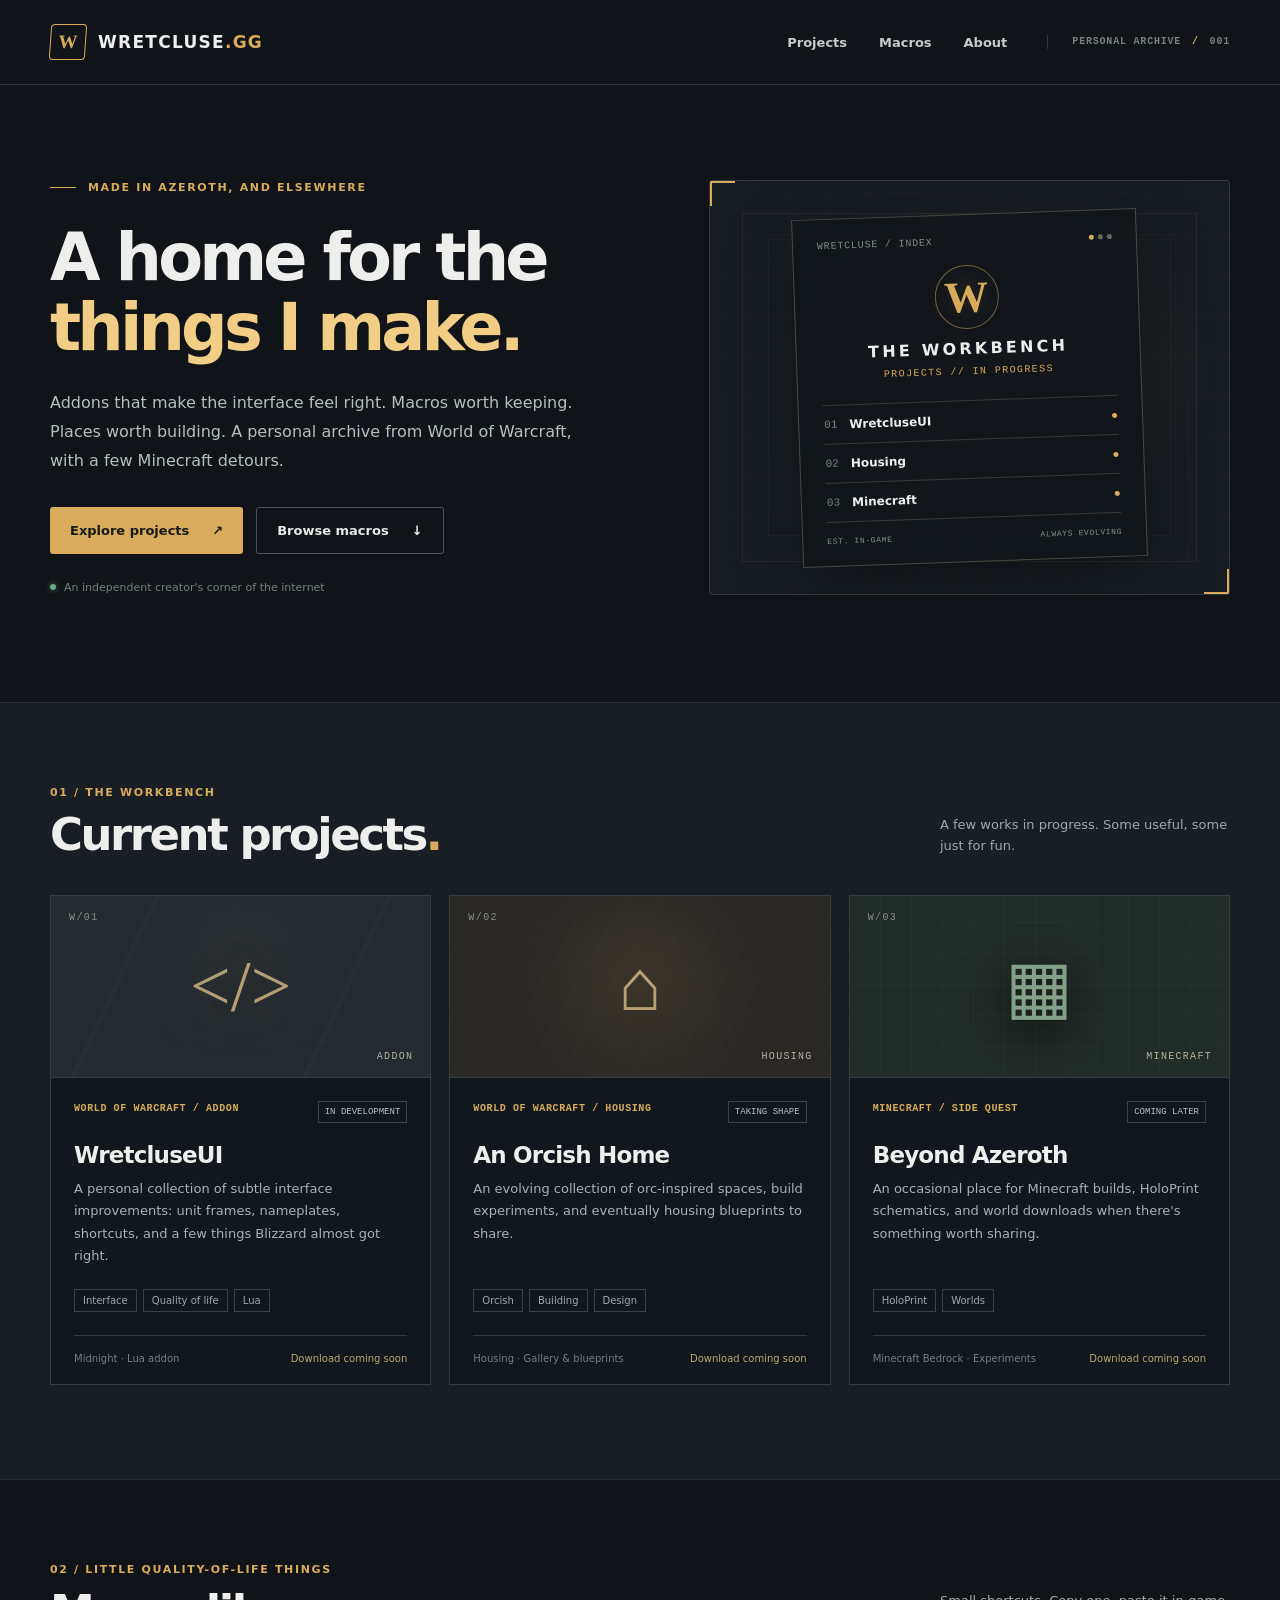
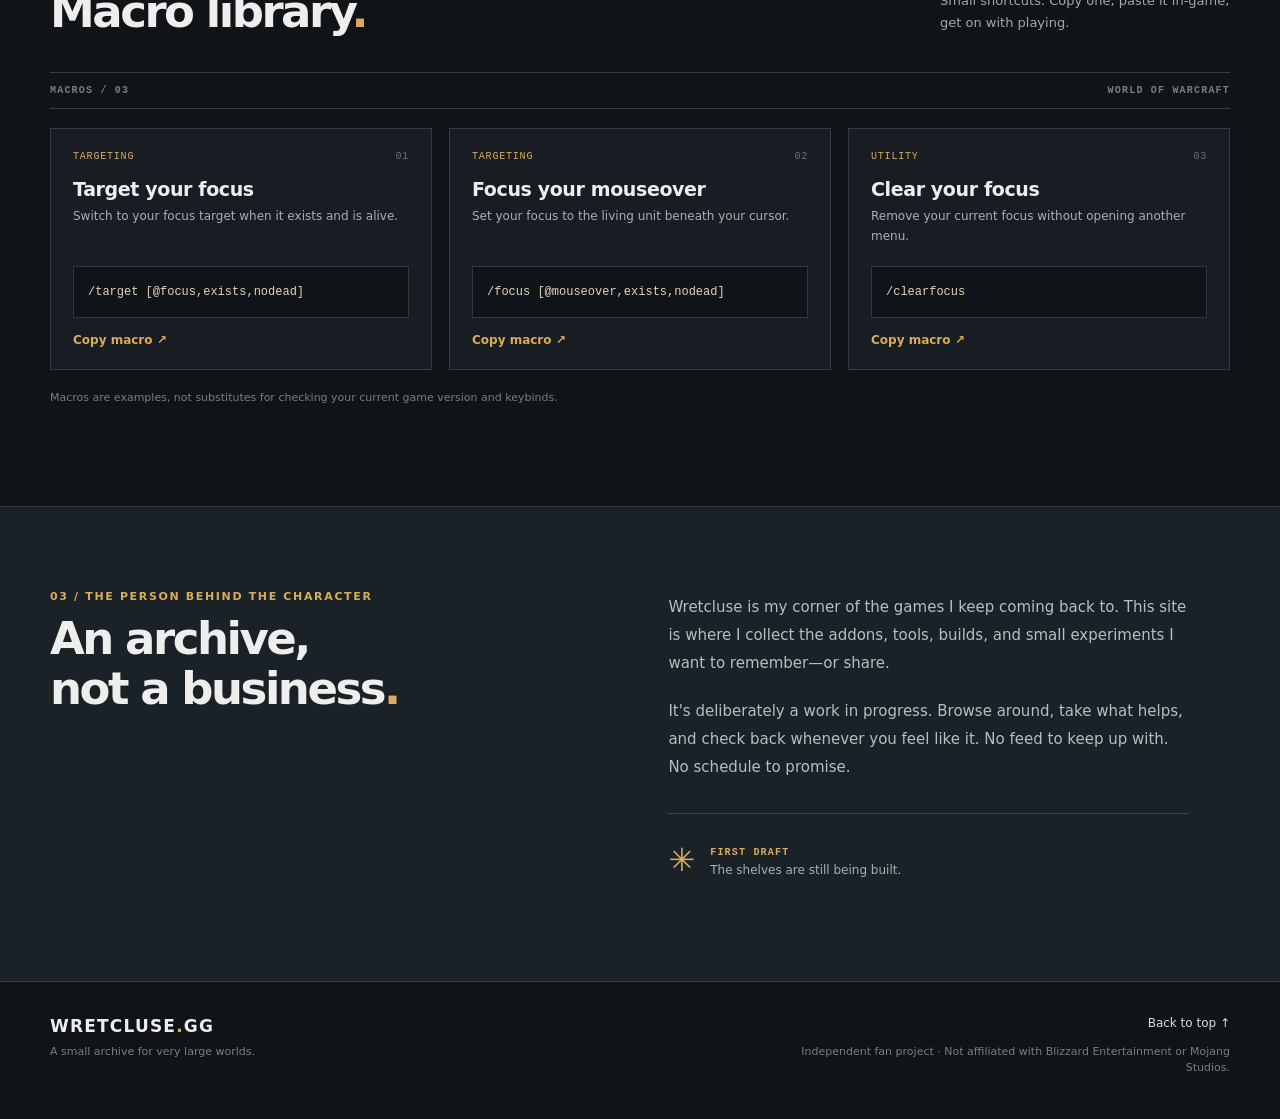
==== index.html @ 4a1d5c75 "Add files via upload" ====
<!doctype html>
<html lang="en">
<head>
  <meta charset="utf-8">
  <meta name="viewport" content="width=device-width, initial-scale=1">
  <meta name="theme-color" content="#101419">
  <meta name="description" content="Wretcluse's personal archive of World of Warcraft addons, macros, housing creations, and Minecraft projects.">
  <title>Wretcluse — Projects &amp; Downloads</title>
  <link rel="icon" type="image/svg+xml" href="favicon.svg">
  <link rel="stylesheet" href="styles.css">
  <script src="content.js" defer></script>
  <script src="site.js" defer></script>
</head>
<body>
  <a class="skip-link" href="#main">Skip to content</a>
  <header class="site-header">
    <div class="wrap header-inner">
      <a class="brand" href="#top" aria-label="Wretcluse — home">
        <span class="brand-mark" aria-hidden="true">W</span>
        <span class="brand-wordmark">WRETCLUSE<span class="brand-dot">.</span><span class="brand-domain">GG</span></span>
      </a>
      <nav class="nav" aria-label="Main navigation">
        <a href="#projects">Projects</a>
        <a href="#macros">Macros</a>
        <a href="#about">About</a>
      </nav>
      <span class="edition">PERSONAL ARCHIVE <span class="edition-accent">/</span> 001</span>
    </div>
  </header>

  <main id="main">
    <section id="top" class="hero wrap" aria-labelledby="hero-heading">
      <div class="hero-copy">
        <div class="eyebrow"><span class="eyebrow-rule"></span> MADE IN AZEROTH, AND ELSEWHERE</div>
        <h1 id="hero-heading">A home for the<br><em>things I make.</em></h1>
        <p class="hero-description">Addons that make the interface feel right. Macros worth keeping. Places worth building. A personal archive from World of Warcraft, with a few Minecraft detours.</p>
        <div class="hero-actions">
          <a href="#projects" class="button button-primary">Explore projects <span aria-hidden="true">↗</span></a>
          <a href="#macros" class="button button-ghost">Browse macros <span aria-hidden="true">↓</span></a>
        </div>
        <div class="hero-meta"><span class="live-dot" aria-hidden="true"></span> An independent creator's corner of the internet</div>
      </div>
      <div class="hero-art" aria-label="Stylized interface illustration showing a selection of Wretcluse projects">
        <div class="art-runes" aria-hidden="true"></div>
        <div class="hero-panel">
          <div class="panel-topline"><span>WRETCLUSE / INDEX</span><span class="panel-signal"><span></span><span></span><span></span></span></div>
          <div class="panel-glyph" aria-hidden="true">W</div>
          <div class="panel-heading">THE WORKBENCH</div>
          <div class="panel-subheading">PROJECTS // IN PROGRESS</div>
          <div class="panel-entry"><span class="entry-number">01</span><span>WretcluseUI</span><span class="entry-dot" aria-hidden="true"></span></div>
          <div class="panel-entry"><span class="entry-number">02</span><span>Housing</span><span class="entry-dot" aria-hidden="true"></span></div>
          <div class="panel-entry"><span class="entry-number">03</span><span>Minecraft</span><span class="entry-dot" aria-hidden="true"></span></div>
          <div class="panel-bottomline"><span>EST. IN-GAME</span><span>ALWAYS EVOLVING</span></div>
        </div>
        <span class="art-corner art-corner-tl" aria-hidden="true"></span>
        <span class="art-corner art-corner-br" aria-hidden="true"></span>
      </div>
    </section>

    <section id="projects" class="section section-projects" aria-labelledby="projects-heading">
      <div class="wrap">
        <div class="section-head">
          <div><div class="section-kicker">01 / THE WORKBENCH</div><h2 id="projects-heading">Current projects<span class="gold-period">.</span></h2></div>
          <p>A few works in progress. Some useful, some just for fun.</p>
        </div>
        <div id="projects-list" class="project-grid"><p class="empty-message">Loading projects…</p></div>
      </div>
    </section>

    <section id="macros" class="section section-macros" aria-labelledby="macros-heading">
      <div class="wrap">
        <div class="section-head">
          <div><div class="section-kicker">02 / LITTLE QUALITY-OF-LIFE THINGS</div><h2 id="macros-heading">Macro library<span class="gold-period">.</span></h2></div>
          <p>Small shortcuts. Copy one, paste it in-game, get on with playing.</p>
        </div>
        <div class="macro-toolbar"><span id="macro-count">MACROS / —</span><span>WORLD OF WARCRAFT</span></div>
        <div id="macros-list" class="macro-grid"><p class="empty-message">Loading macros…</p></div>
        <p class="small-note">Macros are examples, not substitutes for checking your current game version and keybinds.</p>
      </div>
    </section>

    <section id="about" class="section section-about" aria-labelledby="about-heading">
      <div class="wrap about-grid">
        <div>
          <div class="section-kicker">03 / THE PERSON BEHIND THE CHARACTER</div>
          <h2 id="about-heading">An archive,<br>not a business<span class="gold-period">.</span></h2>
        </div>
        <div class="about-copy">
          <p>Wretcluse is my corner of the games I keep coming back to. This site is where I collect the addons, tools, builds, and small experiments I want to remember—or share.</p>
          <p>It's deliberately a work in progress. Browse around, take what helps, and check back whenever you feel like it. No feed to keep up with. No schedule to promise.</p>
          <div class="about-status"><span class="star" aria-hidden="true">✳</span><span><strong>FIRST DRAFT</strong><br>The shelves are still being built.</span></div>
        </div>
      </div>
    </section>
  </main>

  <footer class="site-footer">
    <div class="wrap footer-inner">
      <div><span class="footer-brand">WRETCLUSE<span class="gold-period">.</span>GG</span><div class="footer-sub">A small archive for very large worlds.</div></div>
      <div class="footer-right"><a href="#top">Back to top ↑</a><span>Independent fan project · Not affiliated with Blizzard Entertainment or Mojang Studios.</span></div>
    </div>
  </footer>
  <div id="copy-announcement" class="sr-only" role="status" aria-live="polite"></div>
</body>
</html>
---- styles.css ----
:root {
  color-scheme: dark;
  --bg: #101419;
  --bg-soft: #141a20;
  --panel: #1b2228;
  --line: #30373b;
  --text: #eeefed;
  --muted: #a0a9a9;
  --dim: #748080;
  --gold: #d8ac5a;
  --gold-soft: #f1cd86;
  --font: 'Segoe UI', Inter, system-ui, -apple-system, BlinkMacSystemFont, Arial, sans-serif;
}
* { box-sizing: border-box; }
html { scroll-behavior: smooth; scroll-padding-top: 88px; }
body { margin: 0; min-width: 320px; background: var(--bg); color: var(--text); font-family: var(--font); font-size: 15px; -webkit-font-smoothing: antialiased; }
a { color: inherit; text-decoration: none; }
button { font: inherit; }
a:focus-visible, button:focus-visible { outline: 2px solid var(--gold-soft); outline-offset: 4px; }
.wrap { width: min(1180px, calc(100% - 80px)); margin: 0 auto; }
.skip-link { position: absolute; transform: translateY(-180%); z-index: 100; background: var(--gold); color: #111; padding: 10px; }
.skip-link:focus { transform: translateY(0); }
.site-header { min-height: 84px; border-bottom: 1px solid #2b3136; background: rgba(16,20,25,.97); }
.header-inner { min-height: 84px; display: flex; align-items: center; gap: 40px; }
.brand { display: inline-flex; gap: 12px; align-items: center; }
.brand-mark { width: 36px; height: 36px; display: grid; place-items: center; border: 1px solid var(--gold); border-radius: 4px; color: var(--gold); font: 900 19px Georgia,serif; transform: skew(-4deg); }
.brand-wordmark { letter-spacing: .075em; font-size: 17px; font-weight: 850; white-space: nowrap; }
.brand-dot, .gold-period { color: var(--gold); }
.brand-domain { color: var(--gold); }
.nav { display: flex; gap: 32px; margin-left: auto; }
.nav a { color: #c5cbcb; font-size: 13px; font-weight: 600; }
.nav a:hover, .footer-right a:hover { color: var(--gold-soft); }
.edition { border-left: 1px solid var(--line); padding-left: 24px; font: 600 10px/1.4 Consolas,'Courier New',monospace; color: var(--dim); letter-spacing: .08em; white-space: nowrap; }
.edition-accent { color: var(--gold); margin: 0 4px; }
.hero { display: grid; grid-template-columns: 1.08fr .92fr; gap: 48px; padding-top: 95px; padding-bottom: 107px; min-height: 610px; }
.hero-copy { align-self: center; }
.eyebrow, .section-kicker { font-size: 11px; font-weight: 750; letter-spacing: .15em; color: var(--gold); }
.eyebrow { display: flex; align-items: center; gap: 12px; }
.eyebrow-rule { display: block; height: 1px; width: 26px; background: var(--gold); }
.hero h1 { font-size: clamp(46px, 5.1vw, 73px); line-height: 1.075; letter-spacing: -.059em; font-weight: 780; margin: 28px 0 25px; }
.hero h1 em { font-style: normal; color: var(--gold-soft); }
.hero-description { max-width: 540px; color: #b4bfc0; font-size: 16px; line-height: 1.84; margin: 0; }
.hero-actions { display: flex; flex-wrap: wrap; gap: 13px; margin-top: 31px; }
.button { display: inline-flex; align-items: center; justify-content: center; gap: 23px; padding: 15px 20px; border-radius: 3px; font-weight: 760; font-size: 13px; transition: transform .15s ease, background .15s ease; }
.button:hover { transform: translateY(-2px); }
.button-primary { background: var(--gold); color: #18191a; }
.button-primary:hover { background: #f2cb7e; }
.button-ghost { border: 1px solid #4b5356; color: #e7e8e6; }
.button-ghost:hover { background: #252c31; }
.hero-meta { display: flex; align-items: center; gap: 8px; color: var(--dim); margin-top: 27px; font-size: 11px; }
.live-dot { background: #6caa83; box-shadow: 0 0 0 3px rgba(108,170,131,.1); border-radius: 50%; width: 6px; height: 6px; }
.hero-art { position: relative; border: 1px solid #30383a; border-radius: 3px; min-height: 415px; background: radial-gradient(ellipse at 55% 45%,rgba(123,100,57,.18),transparent 55%), repeating-linear-gradient(0deg,transparent,transparent 38px,rgba(238,220,173,.023) 39px,transparent 40px), repeating-linear-gradient(90deg,transparent,transparent 38px,rgba(238,220,173,.023) 39px,transparent 40px), #171d23; display: grid; place-items: center; overflow: hidden; }
.art-runes { position: absolute; inset: 32px; border: 1px solid rgba(216,172,90,.09); pointer-events: none; }
.art-runes:after { content: ''; position: absolute; inset: 25px; border: 1px solid rgba(216,172,90,.045); }
.art-corner { position: absolute; width: 25px; height: 25px; pointer-events: none; }
.art-corner-tl { top: 0; left: 0; border-top: 2px solid var(--gold); border-left: 2px solid var(--gold); }
.art-corner-br { bottom: 0; right: 0; border-bottom: 2px solid var(--gold); border-right: 2px solid var(--gold); }
.hero-panel { position: relative; z-index: 1; width: min(345px, 82%); background: rgba(17,22,27,.94); border: 1px solid #4a4840; box-shadow: 0 22px 65px rgba(0,0,0,.38); padding: 21px 24px 20px; transform: rotate(-2deg); }
.panel-topline, .panel-bottomline { display: flex; justify-content: space-between; align-items: center; color: #858e8e; font: 10px Consolas,monospace; letter-spacing: .08em; }
.panel-signal { display: flex; gap: 4px; }.panel-signal span { width: 5px; height: 5px; border-radius: 50%; background: #69695d; }.panel-signal span:first-child { background: var(--gold); }
.panel-glyph { margin: 18px auto 6px; height: 64px; width: 64px; border: 1px solid rgba(216,172,90,.5); border-radius: 50%; color: var(--gold); display: grid; place-items: center; font: bold 44px Georgia,serif; text-shadow: 0 0 22px #93672444; }
.panel-heading { text-align: center; font-size: 16px; font-weight: 850; letter-spacing: .2em; margin-top: 10px; }
.panel-subheading { text-align: center; color: var(--gold); font: 10px Consolas,monospace; letter-spacing: .14em; margin: 8px 0 23px; }
.panel-entry { border-top: 1px solid #34383a; display: flex; gap: 12px; padding: 12px 1px; align-items: center; font-size: 12px; font-weight: 670; }
.entry-number { color: #768282; font: 11px Consolas,monospace; }.entry-dot { margin-left: auto; height: 5px; width: 5px; border-radius: 50%; background: var(--gold); }
.panel-bottomline { border-top: 1px solid #34383a; padding-top: 14px; font-size: 8px; }
.section { padding: 83px 0 94px; }
.section-projects { background: #181e23; border-top: 1px solid #252c30; border-bottom: 1px solid #252c30; }
.section-head { display: flex; align-items: end; justify-content: space-between; gap: 32px; margin-bottom: 35px; }
.section-head h2, .about-grid h2 { font-size: clamp(35px,4vw,45px); line-height: 1.12; letter-spacing: -.055em; margin: 11px 0 0; }
.section-head p { width: 290px; max-width: 100%; color: var(--muted); line-height: 1.65; margin: 0 0 4px; font-size: 13px; }
.project-grid { display: grid; grid-template-columns: repeat(3,minmax(0,1fr)); gap: 18px; }
.project-card { background: #11171c; border: 1px solid #353c3e; min-width: 0; display: flex; flex-direction: column; }
.project-visual { position: relative; min-height: 182px; display: flex; align-items: center; justify-content: center; overflow: hidden; background-color: #232a30; background-image: radial-gradient(circle at 50% 40%, #51504235, transparent 52%), linear-gradient(115deg, transparent 22%, #ada1710c 23%, transparent 24%, transparent 72%, #ada1710c 73%, transparent 74%); border-bottom: 1px solid #353c3e; }
.project-housing .project-visual { background-color: #292825; background-image: repeating-linear-gradient(120deg, transparent, transparent 29px, #cdb27609 30px, transparent 31px),radial-gradient(circle at 50% 50%, #93744934, transparent 56%); }
.project-minecraft .project-visual { background-color: #212b28; background-image: repeating-linear-gradient(0deg, transparent,transparent 30px,#7fba8314 31px),repeating-linear-gradient(90deg, transparent,transparent 30px,#7fba8314 31px); }
.visual-index { position: absolute; left: 18px; top: 16px; color: #b7b9aa; opacity: .7; font: 10px Consolas,monospace; letter-spacing: .14em; }
.visual-symbol { color: #e1c58b; font-family: Georgia,serif; font-size: 72px; opacity: .75; text-shadow: 0 12px 45px #000; }
.project-minecraft .visual-symbol { color: #a4c9a9; }
.visual-type { position: absolute; bottom: 15px; right: 17px; font: 10px Consolas,monospace; letter-spacing: .13em; color: #b6b19e; text-transform: uppercase; }
.project-body { padding: 23px 23px 20px; flex: 1; display: flex; flex-direction: column; }
.project-topline { display: flex; gap: 8px; align-items: start; justify-content: space-between; }
.project-category { font: bold 10px Consolas,monospace; line-height: 1.5; color: var(--gold); letter-spacing: .06em; }
.project-status { color: #b6c1be; border: 1px solid #394541; padding: 5px 6px; white-space: nowrap; text-transform: uppercase; font: 9px Consolas,monospace; }
.project-body h3 { font-size: 23px; margin: 19px 0 10px; letter-spacing: -.035em; }
.project-description { font-size: 13px; color: #a9b2b3; line-height: 1.7; margin: 0 0 22px; }
.tags { display: flex; gap: 6px; flex-wrap: wrap; margin-top: auto; margin-bottom: 23px; }.tag { border: 1px solid #3a4144; color: #9ca9ab; padding: 5px 8px; font-size: 10px; }
.project-bottom { border-top: 1px solid #333a3c; padding-top: 17px; display: flex; flex-wrap: wrap; justify-content: space-between; gap: 10px; align-items: center; }
.project-detail { font-size: 10px; color: var(--dim); }
.project-coming { font-size: 10px; color: #bda773; }
.project-download { font-size: 11px; font-weight: bold; color: var(--gold-soft); }.project-download:hover { text-decoration: underline; }
.section-macros { padding-bottom: 100px; }
.macro-toolbar { display: flex; justify-content: space-between; border-top: 1px solid #384043; border-bottom: 1px solid #384043; padding: 12px 0; margin-bottom: 19px; font: bold 10px Consolas,monospace; letter-spacing: .12em; color: var(--dim); }
.macro-grid { display: grid; grid-template-columns: repeat(3,minmax(0,1fr)); gap: 17px; }
.macro-card { min-width: 0; background: #171d22; border: 1px solid #343c3f; padding: 22px; display: flex; flex-direction: column; }
.macro-card-top { display: flex; justify-content: space-between; font: 10px Consolas,monospace; color: var(--gold); letter-spacing: .08em; }
.macro-number { color: #677173; }
.macro-card h3 { font-size: 19px; margin: 16px 0 7px; letter-spacing: -.02em; }
.macro-description { color: #a8b0b0; font-size: 12px; line-height: 1.65; margin: 0 0 19px; min-height: 40px; }
.macro-codebox { padding: 14px; background: #0f1419; border: 1px solid #30393b; color: #e3d4b3; margin-top: auto; overflow-x: auto; }
.macro-codebox code { font: 12px/1.7 Consolas,'Courier New',monospace; white-space: pre-wrap; overflow-wrap: anywhere; }
.copy-button { align-self: start; border: 0; background: none; color: var(--gold); padding: 15px 0 0; cursor: pointer; font-weight: 750; font-size: 12px; }.copy-button:hover { color: var(--gold-soft); }
.small-note { font-size: 11px; color: var(--dim); margin: 20px 0 0; line-height: 1.5; }
.section-about { border-top: 1px solid #303738; background: #1b2227; }
.about-grid { display: grid; grid-template-columns: .96fr 1.04fr; gap: 100px; }
.about-copy { padding-top: 4px; max-width: 520px; }.about-copy p { color: #b6bebe; font-size: 15px; line-height: 1.86; margin: 0 0 20px; }
.about-status { margin-top: 32px; padding-top: 21px; border-top: 1px solid #3c4446; display: flex; gap: 15px; align-items: center; color: #a6b0af; font-size: 12px; line-height: 1.6; }.about-status strong { color: var(--gold); font: bold 10px Consolas,monospace; letter-spacing: .12em; }.star { color: var(--gold); font-size: 32px; }
.site-footer { border-top: 1px solid #363e3f; padding: 34px 0 42px; }
.footer-inner { display: flex; justify-content: space-between; align-items: start; gap: 32px; }
.footer-brand { font-size: 17px; letter-spacing: .07em; font-weight: 850; }.footer-sub { color: var(--dim); font-size: 11px; margin-top: 9px; }
.footer-right { text-align: right; display: grid; gap: 14px; justify-items: end; max-width: 450px; }
.footer-right a { color: #ddd; font-size: 12px; }.footer-right span { color: var(--dim); font-size: 11px; line-height: 1.5; }
.empty-message { color: var(--muted); }
.sr-only { position: absolute; width: 1px; height: 1px; padding: 0; margin: -1px; overflow: hidden; clip: rect(0,0,0,0); white-space: nowrap; border: 0; }
@media (max-width: 1100px) { .wrap { width: min(100% - 48px, 1180px); } .hero { gap: 26px; }.edition { display: none; } .project-grid { gap: 12px; }.project-body { padding: 19px; } }
@media (max-width: 820px) { .hero { grid-template-columns: 1fr; padding-top: 64px; padding-bottom: 70px; }.hero-description { max-width: 640px; }.hero-art { min-height: 350px; }.project-grid { grid-template-columns: repeat(2,minmax(0,1fr)); }.macro-grid { grid-template-columns: repeat(2,minmax(0,1fr)); }.about-grid { gap: 36px; }.section { padding-top: 65px; padding-bottom: 70px; } }
@media (max-width: 600px) { .wrap { width: calc(100% - 38px); }.site-header { min-height: auto; }.header-inner { min-height: 76px; gap: 15px; flex-wrap: wrap; padding: 14px 0; }.brand-wordmark { font-size: 15px; }.brand-mark { height: 33px; width: 33px; }.nav { width: 100%; justify-content: space-between; border-top: 1px solid #283034; padding-top: 13px; gap: 13px; }.nav a { font-size: 12px; }.hero { padding-top: 48px; gap: 32px; }.hero h1 { font-size: clamp(44px, 10vw, 58px); margin-top: 22px; }.hero-description { font-size: 14px; }.hero-art { min-height: 330px; }.hero-panel { transform: none; }.section-head { display: block; }.section-head p { margin-top: 13px; width: auto; }.project-grid,.macro-grid,.about-grid { grid-template-columns: 1fr; }.project-visual { min-height: 158px; }.macro-description { min-height: 0; }.about-grid { gap: 20px; }.footer-inner { display: block; }.footer-right { margin-top: 30px; text-align: left; justify-items: start; } }
@media (prefers-reduced-motion: reduce) { html { scroll-behavior: auto; } .button { transition: none; } }
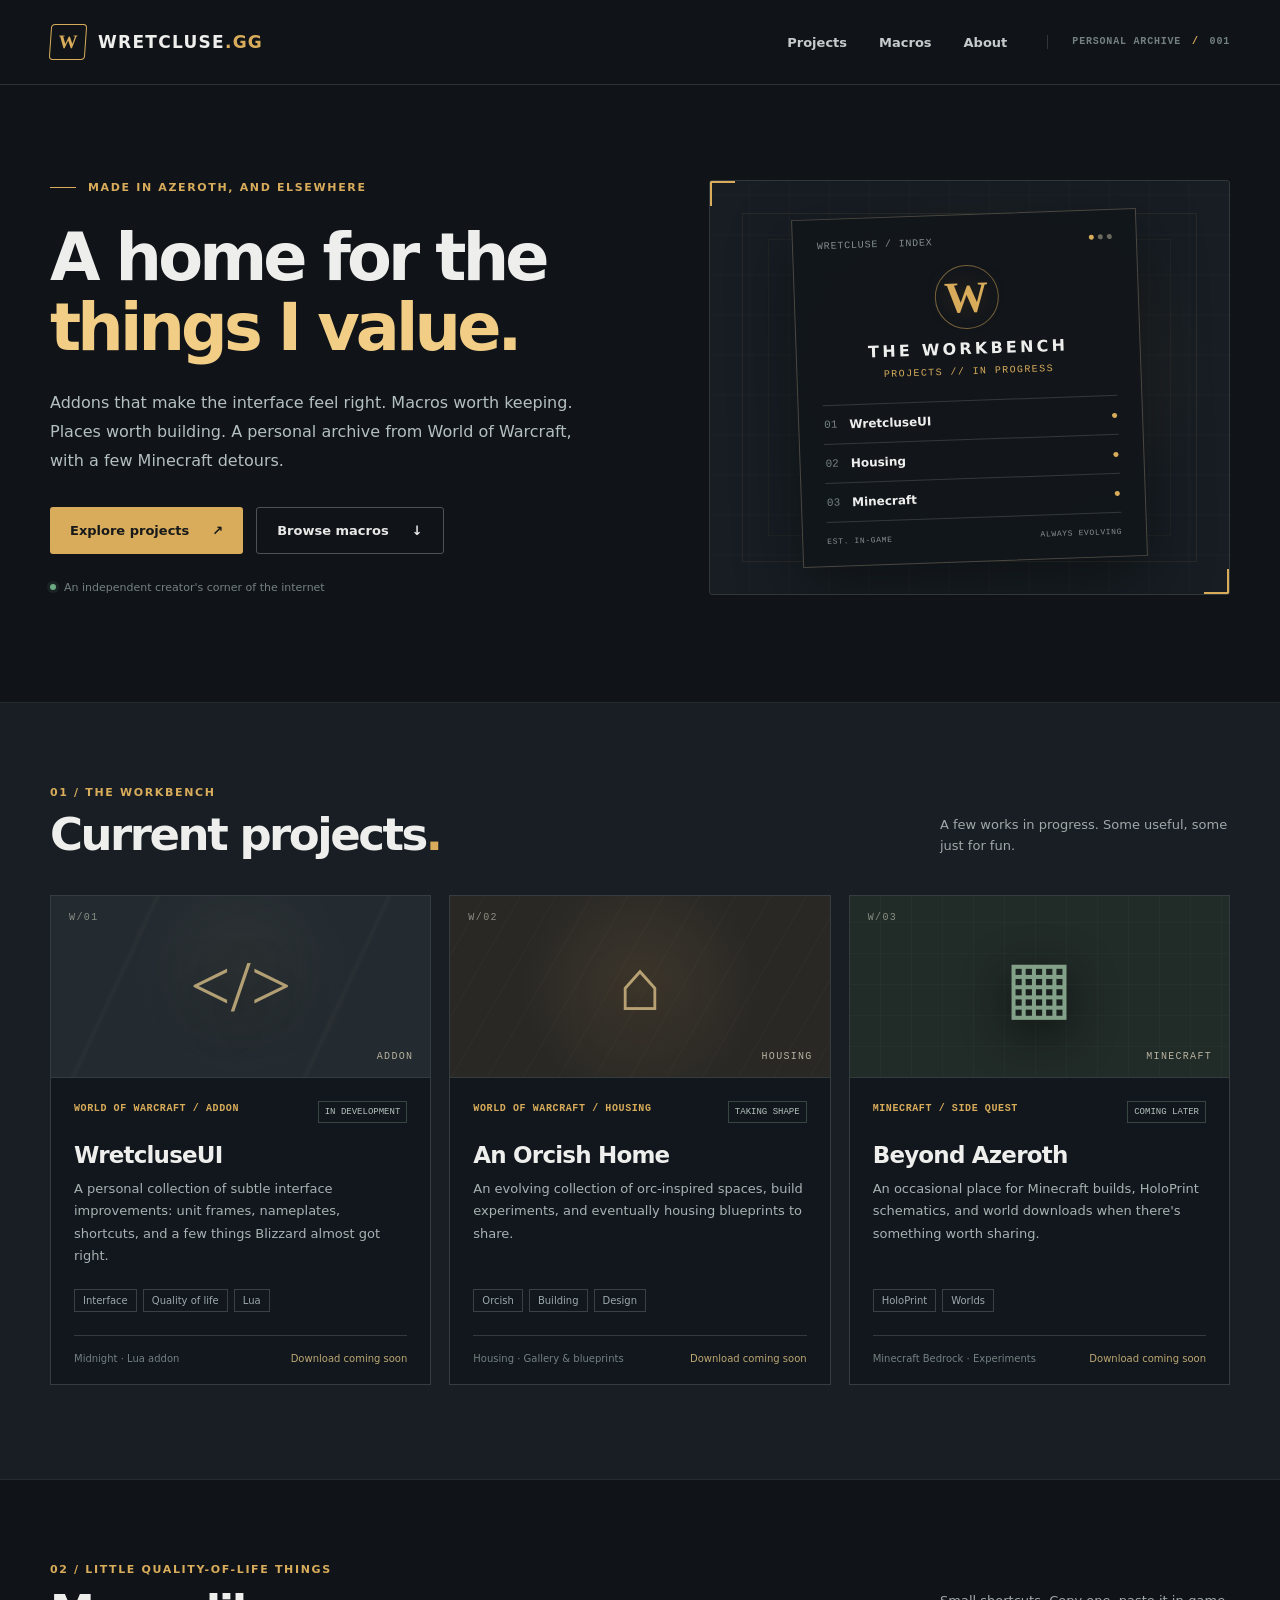
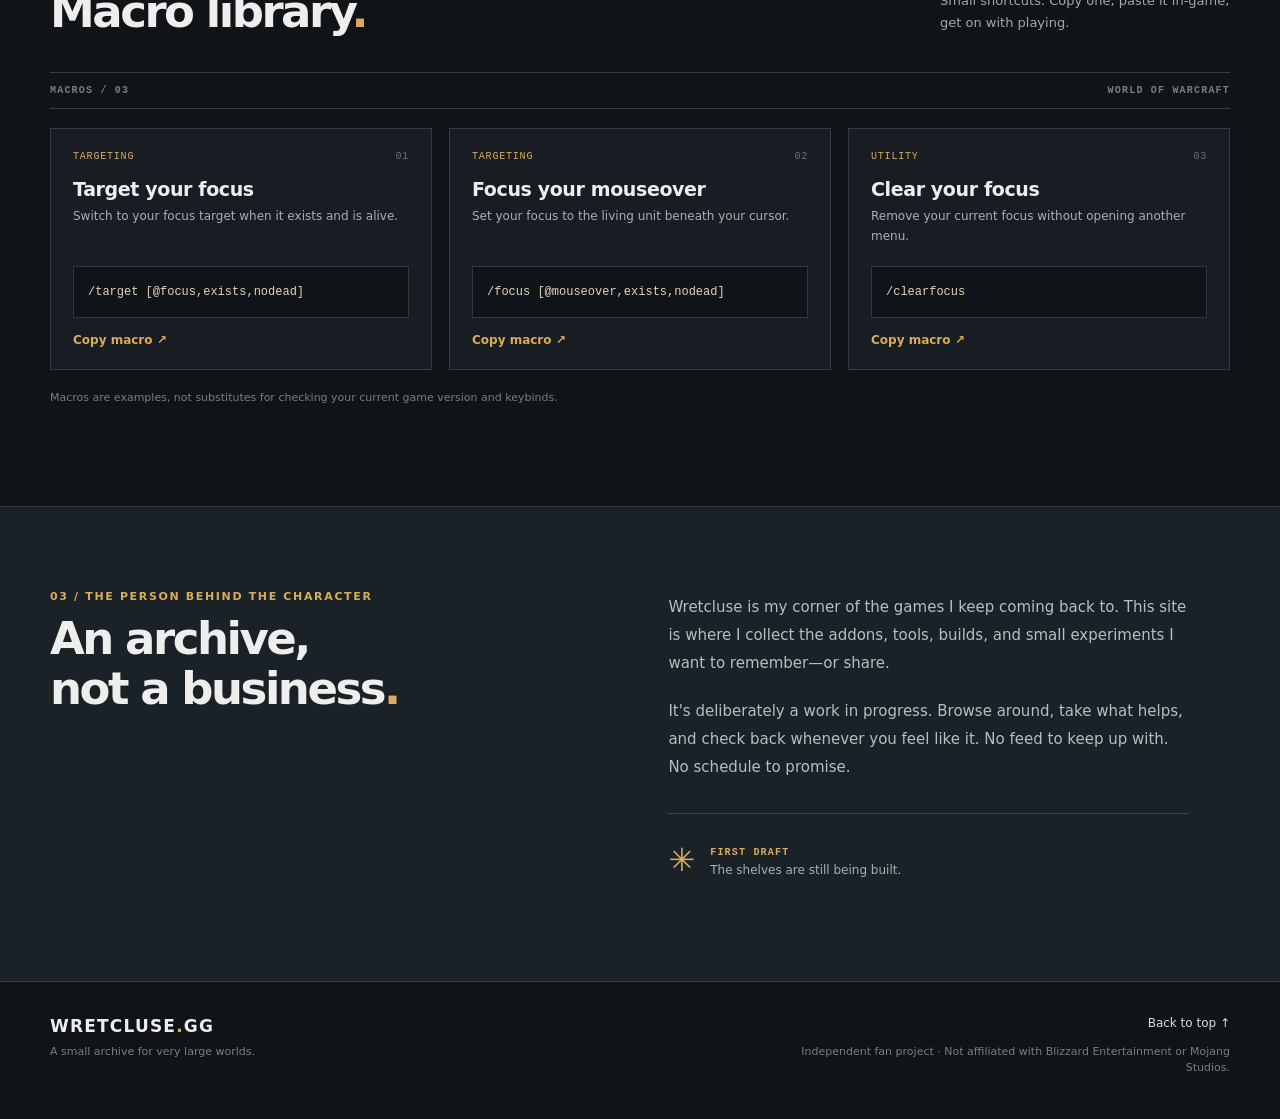
==== commit 358a4277: "Update index.html" ====
--- a/index.html
+++ b/index.html
@@ -32,7 +32,7 @@
     <section id="top" class="hero wrap" aria-labelledby="hero-heading">
       <div class="hero-copy">
         <div class="eyebrow"><span class="eyebrow-rule"></span> MADE IN AZEROTH, AND ELSEWHERE</div>
-        <h1 id="hero-heading">A home for the<br><em>things I make.</em></h1>
+        <h1 id="hero-heading">A home for the<br><em>things I value.</em></h1>
         <p class="hero-description">Addons that make the interface feel right. Macros worth keeping. Places worth building. A personal archive from World of Warcraft, with a few Minecraft detours.</p>
         <div class="hero-actions">
           <a href="#projects" class="button button-primary">Explore projects <span aria-hidden="true">↗</span></a>
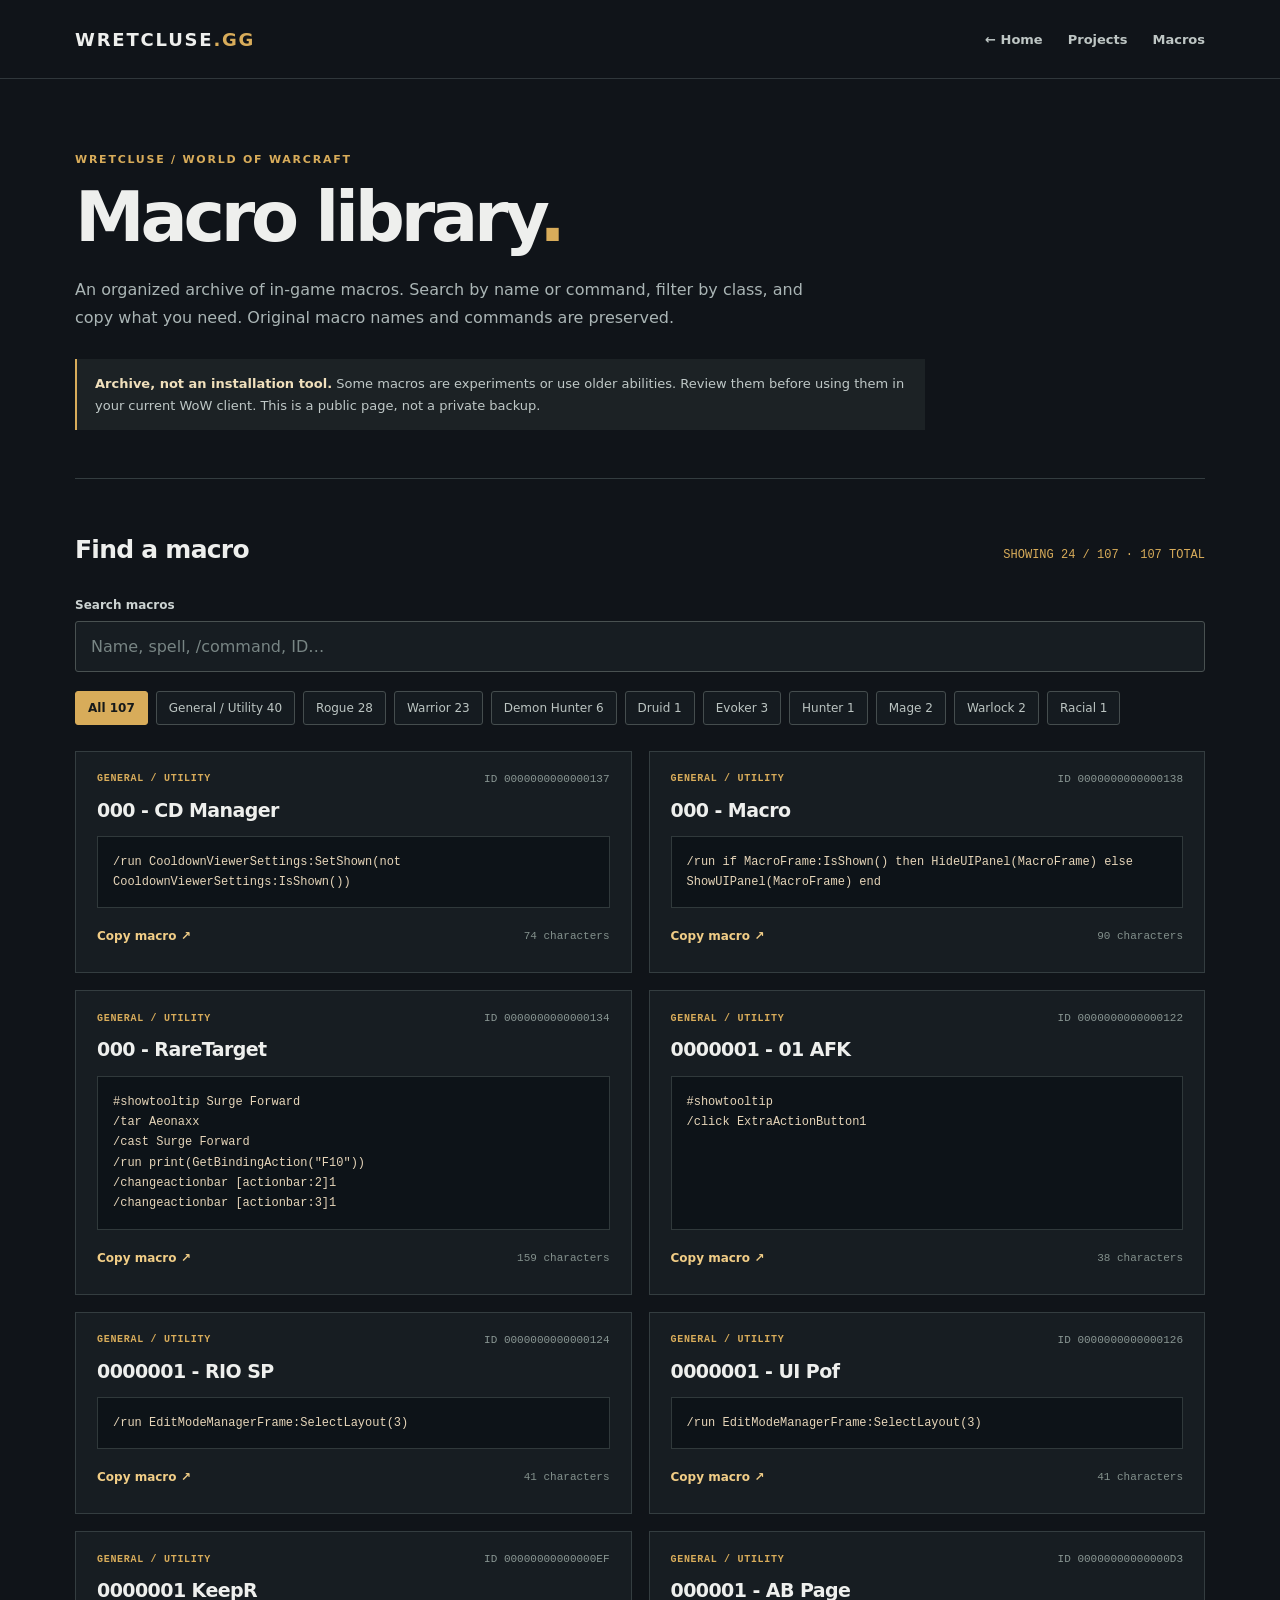
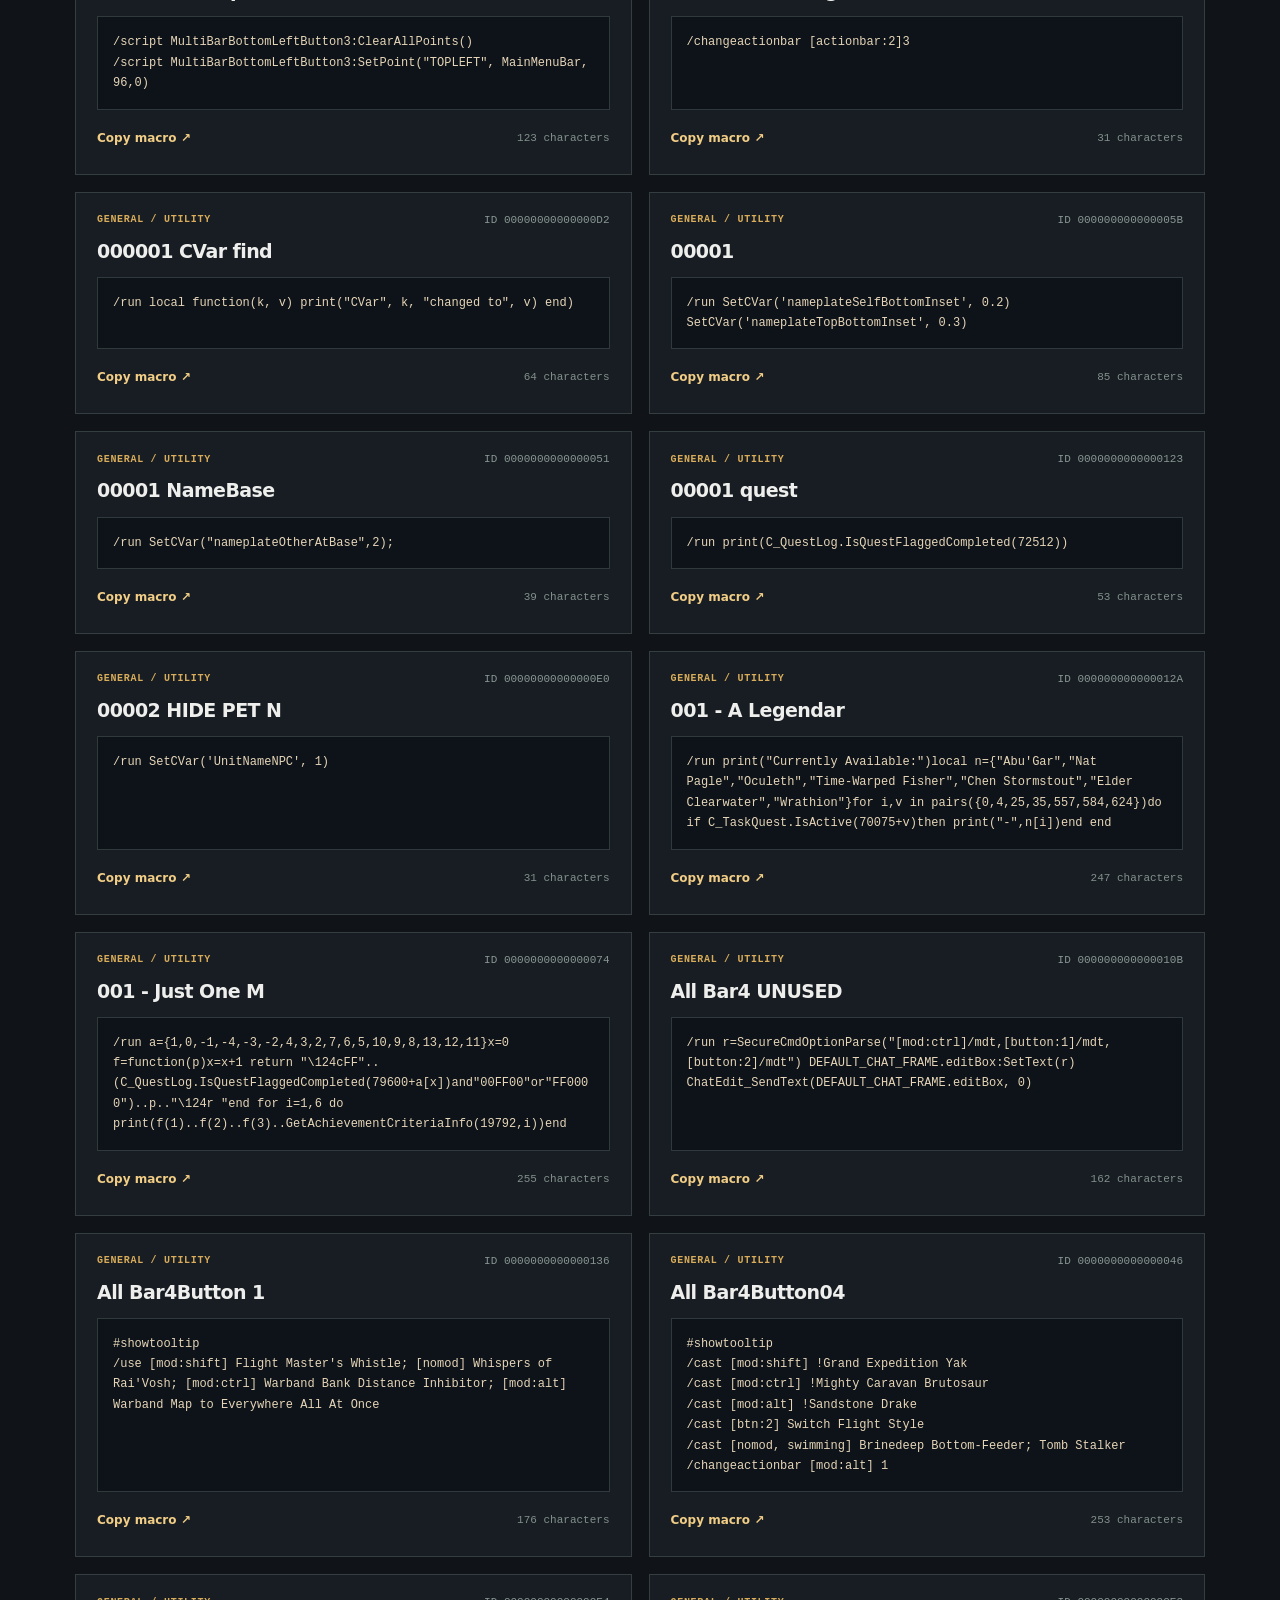
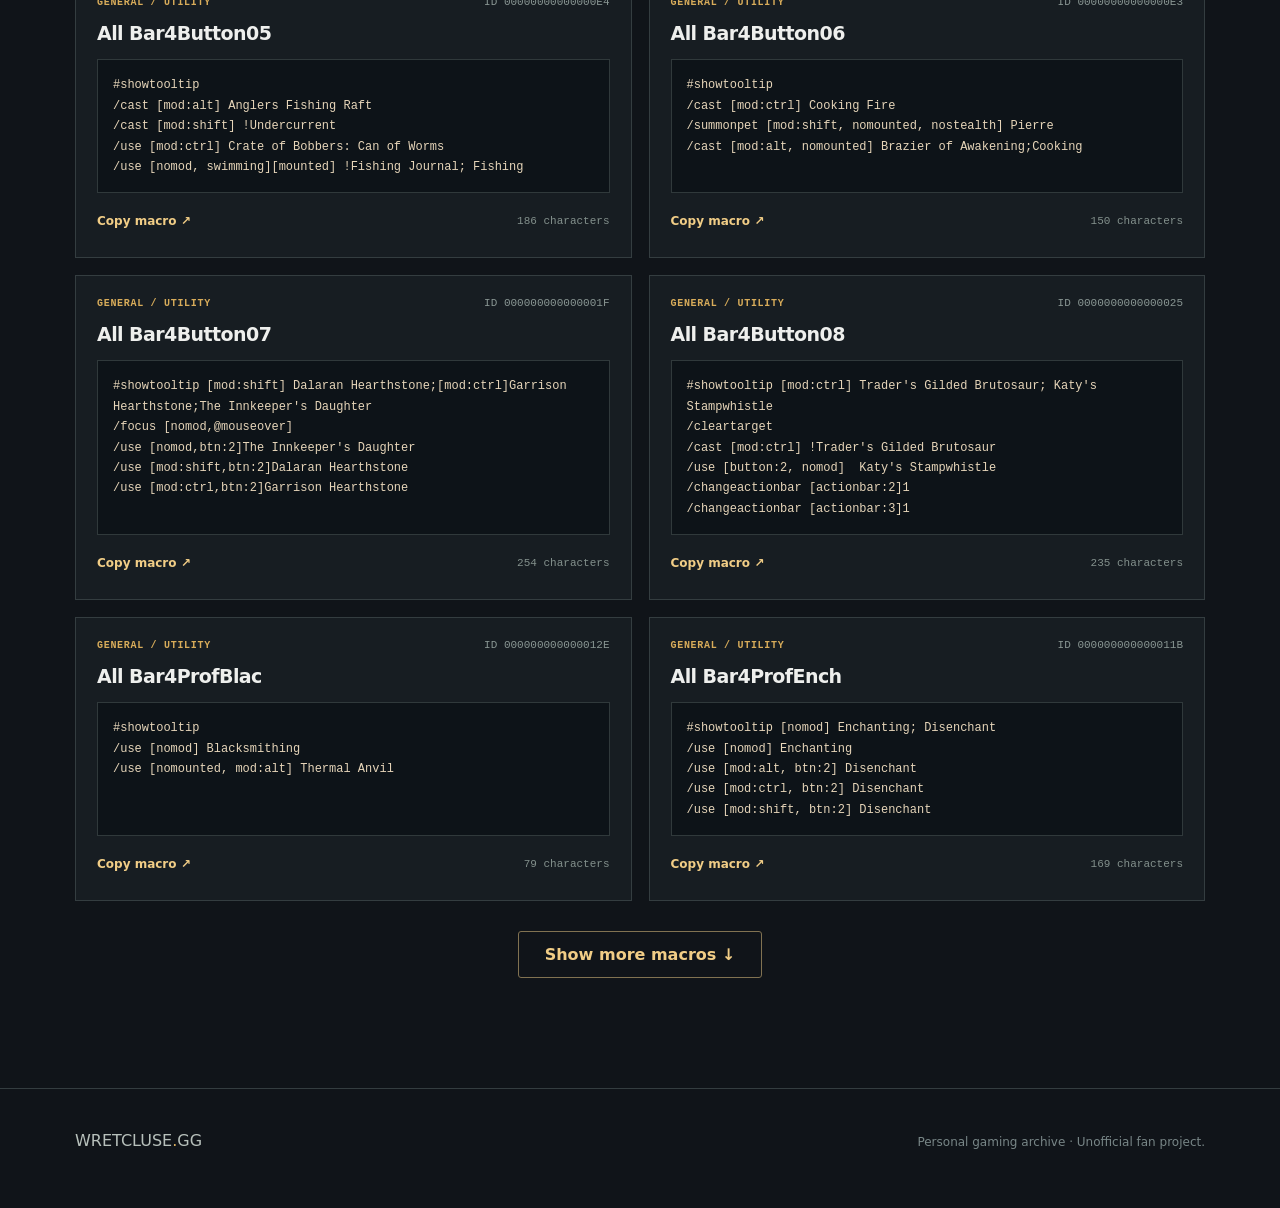
==== commit fb2d25bf: "Add files via upload" ====
--- a/index.html
+++ b/index.html
@@ -1,105 +1,24 @@
 <!doctype html>
-<html lang="en">
-<head>
-  <meta charset="utf-8">
-  <meta name="viewport" content="width=device-width, initial-scale=1">
-  <meta name="theme-color" content="#101419">
-  <meta name="description" content="Wretcluse's personal archive of World of Warcraft addons, macros, housing creations, and Minecraft projects.">
-  <title>Wretcluse — Projects &amp; Downloads</title>
-  <link rel="icon" type="image/svg+xml" href="favicon.svg">
-  <link rel="stylesheet" href="styles.css">
-  <script src="content.js" defer></script>
-  <script src="site.js" defer></script>
-</head>
-<body>
-  <a class="skip-link" href="#main">Skip to content</a>
-  <header class="site-header">
-    <div class="wrap header-inner">
-      <a class="brand" href="#top" aria-label="Wretcluse — home">
-        <span class="brand-mark" aria-hidden="true">W</span>
-        <span class="brand-wordmark">WRETCLUSE<span class="brand-dot">.</span><span class="brand-domain">GG</span></span>
-      </a>
-      <nav class="nav" aria-label="Main navigation">
-        <a href="#projects">Projects</a>
-        <a href="#macros">Macros</a>
-        <a href="#about">About</a>
-      </nav>
-      <span class="edition">PERSONAL ARCHIVE <span class="edition-accent">/</span> 001</span>
-    </div>
-  </header>
-
-  <main id="main">
-    <section id="top" class="hero wrap" aria-labelledby="hero-heading">
-      <div class="hero-copy">
-        <div class="eyebrow"><span class="eyebrow-rule"></span> MADE IN AZEROTH, AND ELSEWHERE</div>
-        <h1 id="hero-heading">A home for the<br><em>things I value.</em></h1>
-        <p class="hero-description">Addons that make the interface feel right. Macros worth keeping. Places worth building. A personal archive from World of Warcraft, with a few Minecraft detours.</p>
-        <div class="hero-actions">
-          <a href="#projects" class="button button-primary">Explore projects <span aria-hidden="true">↗</span></a>
-          <a href="#macros" class="button button-ghost">Browse macros <span aria-hidden="true">↓</span></a>
-        </div>
-        <div class="hero-meta"><span class="live-dot" aria-hidden="true"></span> An independent creator's corner of the internet</div>
-      </div>
-      <div class="hero-art" aria-label="Stylized interface illustration showing a selection of Wretcluse projects">
-        <div class="art-runes" aria-hidden="true"></div>
-        <div class="hero-panel">
-          <div class="panel-topline"><span>WRETCLUSE / INDEX</span><span class="panel-signal"><span></span><span></span><span></span></span></div>
-          <div class="panel-glyph" aria-hidden="true">W</div>
-          <div class="panel-heading">THE WORKBENCH</div>
-          <div class="panel-subheading">PROJECTS // IN PROGRESS</div>
-          <div class="panel-entry"><span class="entry-number">01</span><span>WretcluseUI</span><span class="entry-dot" aria-hidden="true"></span></div>
-          <div class="panel-entry"><span class="entry-number">02</span><span>Housing</span><span class="entry-dot" aria-hidden="true"></span></div>
-          <div class="panel-entry"><span class="entry-number">03</span><span>Minecraft</span><span class="entry-dot" aria-hidden="true"></span></div>
-          <div class="panel-bottomline"><span>EST. IN-GAME</span><span>ALWAYS EVOLVING</span></div>
-        </div>
-        <span class="art-corner art-corner-tl" aria-hidden="true"></span>
-        <span class="art-corner art-corner-br" aria-hidden="true"></span>
-      </div>
-    </section>
-
-    <section id="projects" class="section section-projects" aria-labelledby="projects-heading">
-      <div class="wrap">
-        <div class="section-head">
-          <div><div class="section-kicker">01 / THE WORKBENCH</div><h2 id="projects-heading">Current projects<span class="gold-period">.</span></h2></div>
-          <p>A few works in progress. Some useful, some just for fun.</p>
-        </div>
-        <div id="projects-list" class="project-grid"><p class="empty-message">Loading projects…</p></div>
-      </div>
-    </section>
-
-    <section id="macros" class="section section-macros" aria-labelledby="macros-heading">
-      <div class="wrap">
-        <div class="section-head">
-          <div><div class="section-kicker">02 / LITTLE QUALITY-OF-LIFE THINGS</div><h2 id="macros-heading">Macro library<span class="gold-period">.</span></h2></div>
-          <p>Small shortcuts. Copy one, paste it in-game, get on with playing.</p>
-        </div>
-        <div class="macro-toolbar"><span id="macro-count">MACROS / —</span><span>WORLD OF WARCRAFT</span></div>
-        <div id="macros-list" class="macro-grid"><p class="empty-message">Loading macros…</p></div>
-        <p class="small-note">Macros are examples, not substitutes for checking your current game version and keybinds.</p>
-      </div>
-    </section>
-
-    <section id="about" class="section section-about" aria-labelledby="about-heading">
-      <div class="wrap about-grid">
-        <div>
-          <div class="section-kicker">03 / THE PERSON BEHIND THE CHARACTER</div>
-          <h2 id="about-heading">An archive,<br>not a business<span class="gold-period">.</span></h2>
-        </div>
-        <div class="about-copy">
-          <p>Wretcluse is my corner of the games I keep coming back to. This site is where I collect the addons, tools, builds, and small experiments I want to remember—or share.</p>
-          <p>It's deliberately a work in progress. Browse around, take what helps, and check back whenever you feel like it. No feed to keep up with. No schedule to promise.</p>
-          <div class="about-status"><span class="star" aria-hidden="true">✳</span><span><strong>FIRST DRAFT</strong><br>The shelves are still being built.</span></div>
-        </div>
-      </div>
-    </section>
-  </main>
-
-  <footer class="site-footer">
-    <div class="wrap footer-inner">
-      <div><span class="footer-brand">WRETCLUSE<span class="gold-period">.</span>GG</span><div class="footer-sub">A small archive for very large worlds.</div></div>
-      <div class="footer-right"><a href="#top">Back to top ↑</a><span>Independent fan project · Not affiliated with Blizzard Entertainment or Mojang Studios.</span></div>
-    </div>
-  </footer>
-  <div id="copy-announcement" class="sr-only" role="status" aria-live="polite"></div>
-</body>
-</html>
+<html lang="en"><head>
+<meta charset="utf-8"><meta name="viewport" content="width=device-width,initial-scale=1">
+<meta name="theme-color" content="#101419"><meta name="description" content="Wretcluse's personal World of Warcraft macro library.">
+<title>Macro Library — Wretcluse</title>
+<link rel="icon" type="image/svg+xml" href="../favicon.svg">
+<link rel="stylesheet" href="library.css">
+<script src="macro-data.js" defer></script><script src="library.js" defer></script>
+</head><body>
+<a href="#results" class="skip">Skip to macros</a>
+<header class="header"><div class="wrap head-row"><a class="brand" href="../index.html">WRETCLUSE<span>.GG</span></a><nav aria-label="Site navigation"><a href="../index.html">← Home</a><a href="../index.html#projects">Projects</a><a aria-current="page" href="./">Macros</a></nav></div></header>
+<main class="wrap">
+<section class="intro"><div class="eyebrow">WRETCLUSE / WORLD OF WARCRAFT</div><h1>Macro library<span>.</span></h1>
+<p>An organized archive of in-game macros. Search by name or command, filter by class, and copy what you need. Original macro names and commands are preserved.</p>
+<div class="archive-note"><strong>Archive, not an installation tool.</strong> Some macros are experiments or use older abilities. Review them before using them in your current WoW client. This is a public page, not a private backup.</div>
+</section>
+<section class="browse" aria-labelledby="browse-heading"><div class="section-top"><h2 id="browse-heading">Find a macro</h2><span id="summary" aria-live="polite">Loading…</span></div>
+<div class="control-row"><label class="search-label" for="search">Search macros</label><input id="search" type="search" placeholder="Name, spell, /command, ID…" autocomplete="off" spellcheck="false"></div>
+<div id="filters" class="filters" aria-label="Filter by class"></div>
+<div id="results" class="cards" aria-live="off"></div><p id="none" class="empty" hidden>No macros match these filters.</p>
+<div class="pager"><button type="button" id="more" hidden>Show more macros ↓</button></div>
+</section>
+</main><footer class="footer"><div class="wrap"><span>WRETCLUSE<span class="gold">.</span>GG</span><p>Personal gaming archive · Unofficial fan project.</p></div></footer>
+<div id="announcer" class="sr-only" aria-live="polite" role="status"></div></body></html>
--- a/library.css
+++ b/library.css
@@ -0,0 +1 @@
+:root{color-scheme:dark;--bg:#101419;--gold:#d8ac5a;--goldsoft:#f1cd86;--text:#eeefed;--muted:#aab5b5;--dim:#788687;--line:#343d40;--panel:#171d22;font-family:'Segoe UI',Inter,system-ui,sans-serif}*{box-sizing:border-box}html{scroll-behavior:smooth}body{margin:0;min-width:320px;background:var(--bg);color:var(--text)}a{color:inherit;text-decoration:none}button,input{font:inherit}button{cursor:pointer}button:focus-visible,input:focus-visible,a:focus-visible{outline:2px solid var(--goldsoft);outline-offset:3px}.wrap{width:min(1130px,calc(100% - 52px));margin:0 auto}.header{border-bottom:1px solid #30373b;background:#101419}.head-row{min-height:78px;display:flex;align-items:center;justify-content:space-between;gap:16px}.brand{font-weight:850;letter-spacing:.1em;font-size:18px}.brand span,.gold{color:var(--gold)}nav{display:flex;gap:25px;color:#bec6c4;font-size:13px;font-weight:600}nav a:hover{color:var(--goldsoft)}.intro{padding:74px 0 48px}.eyebrow{font-size:11px;letter-spacing:.16em;color:var(--gold);font-weight:800}.intro h1{font-size:clamp(42px,6.5vw,70px);letter-spacing:-.06em;margin:14px 0 20px;line-height:1.08}.intro h1 span{color:var(--gold)}.intro>p{max-width:730px;color:var(--muted);font-size:16px;line-height:1.8}.archive-note{max-width:850px;border-left:2px solid var(--gold);background:#1c2225;padding:14px 18px;color:#bfc8c7;font-size:13px;line-height:1.65;margin-top:26px}.archive-note strong{color:#f0e0bc}.browse{border-top:1px solid var(--line);padding:35px 0 110px}.section-top{display:flex;align-items:baseline;justify-content:space-between;gap:15px}.section-top h2{font-size:25px;letter-spacing:-.03em}.section-top span{font:12px Consolas,monospace;color:var(--gold)}.control-row{display:grid;gap:9px;margin:13px 0 19px}.search-label{font-size:12px;color:#ccd3d2;font-weight:700}.control-row input{width:100%;padding:15px;background:#171d22;border:1px solid #495151;border-radius:3px;color:white}.control-row input::placeholder{color:#788584}.filters{display:flex;flex-wrap:wrap;gap:8px;margin-bottom:26px}.filter{border:1px solid #454d4e;color:#bcc5c2;background:#151b20;border-radius:3px;font-size:12px;padding:9px 12px}.filter:hover{border-color:#857555}.filter[aria-pressed=true]{background:var(--gold);border-color:var(--gold);color:#16191a;font-weight:750}.cards{display:grid;grid-template-columns:repeat(2,minmax(0,1fr));gap:17px}.card{min-width:0;background:var(--panel);border:1px solid var(--line);padding:21px;display:flex;flex-direction:column;gap:13px}.card-head{display:flex;align-items:center;justify-content:space-between;gap:10px}.category{font:750 10px Consolas,monospace;letter-spacing:.07em;text-transform:uppercase;color:var(--gold)}.id{font:11px Consolas,monospace;color:#899693}.card h3{font-size:19px;line-height:1.32;letter-spacing:-.03em;margin:0;overflow-wrap:anywhere}.code{font:12px/1.7 Consolas,'Courier New',monospace;white-space:pre-wrap;overflow-wrap:anywhere;background:#0d1318;color:#e6d5b9;border:1px solid #30393b;padding:15px;overflow-x:auto;flex:1;margin:0;tab-size:2}.card-foot{display:flex;align-items:center;justify-content:space-between;gap:13px}.copy{border:0;background:transparent;color:var(--goldsoft);font-size:12px;font-weight:750;padding:8px 0}.copy:hover{color:#ffe5a6}.length{font:11px Consolas,monospace;color:#83908c}.pager{text-align:center;margin-top:30px}.pager button{padding:13px 26px;border:1px solid #817251;background:transparent;color:var(--goldsoft);font-weight:700;border-radius:3px}.pager button:hover{background:#26241f}.empty{text-align:center;color:var(--muted);padding:50px 0}.footer{border-top:1px solid var(--line);padding:34px 0;color:#b7c0bb}.footer>.wrap{display:flex;align-items:baseline;justify-content:space-between;gap:20px}.footer p{font-size:12px;color:var(--dim)}.skip,.sr-only{position:absolute;width:1px;height:1px;overflow:hidden;clip:rect(0,0,0,0);white-space:nowrap}.skip:focus{position:static;width:auto;height:auto;clip:auto;display:block;padding:12px;background:var(--gold);color:black}@media(max-width:720px){.wrap{width:calc(100% - 32px)}.head-row{flex-wrap:wrap;padding:16px 0}.cards{grid-template-columns:1fr}.intro{padding-top:52px}.footer>.wrap{display:block}nav{gap:18px}}@media(prefers-reduced-motion:reduce){html{scroll-behavior:auto}}
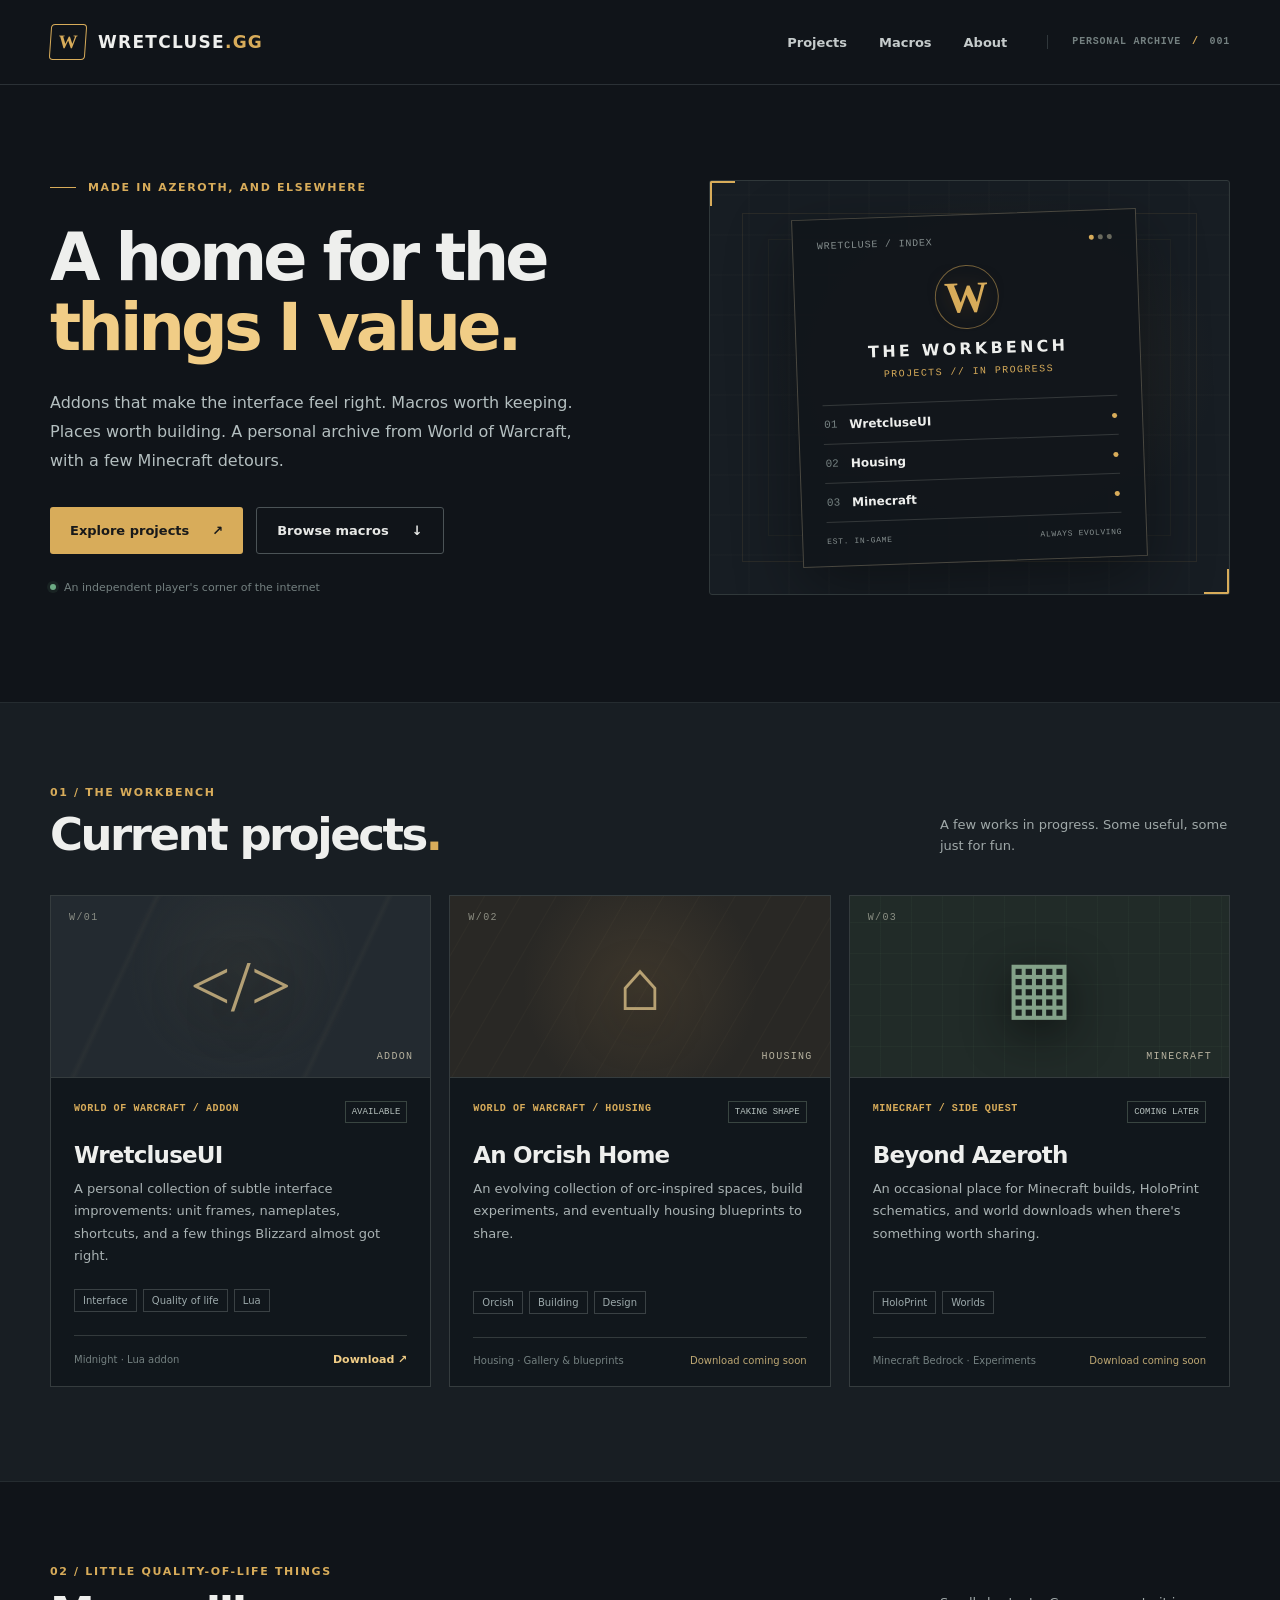
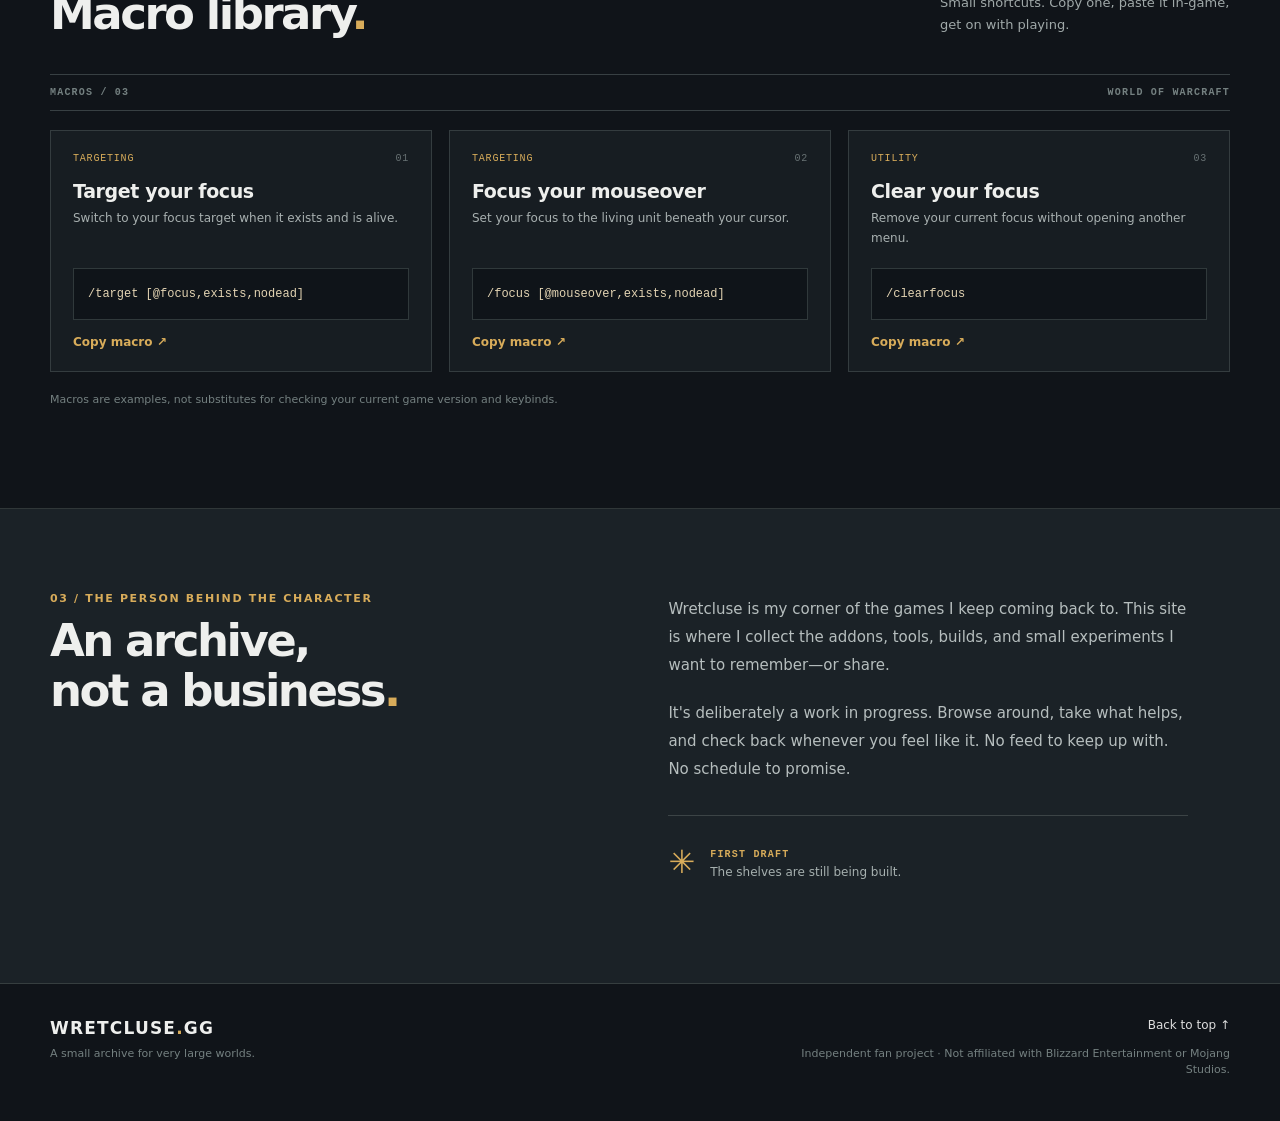
==== commit 5a138209: "Rename index (1).html to index.html" ====
--- a/index.html
+++ b/index.html
@@ -1,24 +1,105 @@
 <!doctype html>
-<html lang="en"><head>
-<meta charset="utf-8"><meta name="viewport" content="width=device-width,initial-scale=1">
-<meta name="theme-color" content="#101419"><meta name="description" content="Wretcluse's personal World of Warcraft macro library.">
-<title>Macro Library — Wretcluse</title>
-<link rel="icon" type="image/svg+xml" href="../favicon.svg">
-<link rel="stylesheet" href="library.css">
-<script src="macro-data.js" defer></script><script src="library.js" defer></script>
-</head><body>
-<a href="#results" class="skip">Skip to macros</a>
-<header class="header"><div class="wrap head-row"><a class="brand" href="../index.html">WRETCLUSE<span>.GG</span></a><nav aria-label="Site navigation"><a href="../index.html">← Home</a><a href="../index.html#projects">Projects</a><a aria-current="page" href="./">Macros</a></nav></div></header>
-<main class="wrap">
-<section class="intro"><div class="eyebrow">WRETCLUSE / WORLD OF WARCRAFT</div><h1>Macro library<span>.</span></h1>
-<p>An organized archive of in-game macros. Search by name or command, filter by class, and copy what you need. Original macro names and commands are preserved.</p>
-<div class="archive-note"><strong>Archive, not an installation tool.</strong> Some macros are experiments or use older abilities. Review them before using them in your current WoW client. This is a public page, not a private backup.</div>
-</section>
-<section class="browse" aria-labelledby="browse-heading"><div class="section-top"><h2 id="browse-heading">Find a macro</h2><span id="summary" aria-live="polite">Loading…</span></div>
-<div class="control-row"><label class="search-label" for="search">Search macros</label><input id="search" type="search" placeholder="Name, spell, /command, ID…" autocomplete="off" spellcheck="false"></div>
-<div id="filters" class="filters" aria-label="Filter by class"></div>
-<div id="results" class="cards" aria-live="off"></div><p id="none" class="empty" hidden>No macros match these filters.</p>
-<div class="pager"><button type="button" id="more" hidden>Show more macros ↓</button></div>
-</section>
-</main><footer class="footer"><div class="wrap"><span>WRETCLUSE<span class="gold">.</span>GG</span><p>Personal gaming archive · Unofficial fan project.</p></div></footer>
-<div id="announcer" class="sr-only" aria-live="polite" role="status"></div></body></html>
+<html lang="en">
+<head>
+  <meta charset="utf-8">
+  <meta name="viewport" content="width=device-width, initial-scale=1">
+  <meta name="theme-color" content="#101419">
+  <meta name="description" content="Wretcluse's personal archive of World of Warcraft addons, macros, housing creations, and Minecraft projects.">
+  <title>Wretcluse — Projects &amp; Downloads</title>
+  <link rel="icon" type="image/svg+xml" href="favicon.svg">
+  <link rel="stylesheet" href="styles.css">
+  <script src="content.js" defer></script>
+  <script src="site.js" defer></script>
+</head>
+<body>
+  <a class="skip-link" href="#main">Skip to content</a>
+  <header class="site-header">
+    <div class="wrap header-inner">
+      <a class="brand" href="#top" aria-label="Wretcluse — home">
+        <span class="brand-mark" aria-hidden="true">W</span>
+        <span class="brand-wordmark">WRETCLUSE<span class="brand-dot">.</span><span class="brand-domain">GG</span></span>
+      </a>
+      <nav class="nav" aria-label="Main navigation">
+        <a href="#projects">Projects</a>
+        <a href="macros/">Macros</a>
+        <a href="#about">About</a>
+      </nav>
+      <span class="edition">PERSONAL ARCHIVE <span class="edition-accent">/</span> 001</span>
+    </div>
+  </header>
+
+  <main id="main">
+    <section id="top" class="hero wrap" aria-labelledby="hero-heading">
+      <div class="hero-copy">
+        <div class="eyebrow"><span class="eyebrow-rule"></span> MADE IN AZEROTH, AND ELSEWHERE</div>
+        <h1 id="hero-heading">A home for the<br><em>things I value.</em></h1>
+        <p class="hero-description">Addons that make the interface feel right. Macros worth keeping. Places worth building. A personal archive from World of Warcraft, with a few Minecraft detours.</p>
+        <div class="hero-actions">
+          <a href="#projects" class="button button-primary">Explore projects <span aria-hidden="true">↗</span></a>
+          <a href="macros/" class="button button-ghost">Browse macros <span aria-hidden="true">↓</span></a>
+        </div>
+        <div class="hero-meta"><span class="live-dot" aria-hidden="true"></span> An independent player's corner of the internet</div>
+      </div>
+      <div class="hero-art" aria-label="Stylized interface illustration showing a selection of Wretcluse projects">
+        <div class="art-runes" aria-hidden="true"></div>
+        <div class="hero-panel">
+          <div class="panel-topline"><span>WRETCLUSE / INDEX</span><span class="panel-signal"><span></span><span></span><span></span></span></div>
+          <div class="panel-glyph" aria-hidden="true">W</div>
+          <div class="panel-heading">THE WORKBENCH</div>
+          <div class="panel-subheading">PROJECTS // IN PROGRESS</div>
+          <div class="panel-entry"><span class="entry-number">01</span><span>WretcluseUI</span><span class="entry-dot" aria-hidden="true"></span></div>
+          <div class="panel-entry"><span class="entry-number">02</span><span>Housing</span><span class="entry-dot" aria-hidden="true"></span></div>
+          <div class="panel-entry"><span class="entry-number">03</span><span>Minecraft</span><span class="entry-dot" aria-hidden="true"></span></div>
+          <div class="panel-bottomline"><span>EST. IN-GAME</span><span>ALWAYS EVOLVING</span></div>
+        </div>
+        <span class="art-corner art-corner-tl" aria-hidden="true"></span>
+        <span class="art-corner art-corner-br" aria-hidden="true"></span>
+      </div>
+    </section>
+
+    <section id="projects" class="section section-projects" aria-labelledby="projects-heading">
+      <div class="wrap">
+        <div class="section-head">
+          <div><div class="section-kicker">01 / THE WORKBENCH</div><h2 id="projects-heading">Current projects<span class="gold-period">.</span></h2></div>
+          <p>A few works in progress. Some useful, some just for fun.</p>
+        </div>
+        <div id="projects-list" class="project-grid"><p class="empty-message">Loading projects…</p></div>
+      </div>
+    </section>
+
+    <section id="macros" class="section section-macros" aria-labelledby="macros-heading">
+      <div class="wrap">
+        <div class="section-head">
+          <div><div class="section-kicker">02 / LITTLE QUALITY-OF-LIFE THINGS</div><h2 id="macros-heading">Macro library<span class="gold-period">.</span></h2></div>
+          <p>Small shortcuts. Copy one, paste it in-game, get on with playing.</p>
+        </div>
+        <div class="macro-toolbar"><span id="macro-count">MACROS / —</span><span>WORLD OF WARCRAFT</span></div>
+        <div id="macros-list" class="macro-grid"><p class="empty-message">Loading macros…</p></div>
+        <p class="small-note">Macros are examples, not substitutes for checking your current game version and keybinds.</p>
+      </div>
+    </section>
+
+    <section id="about" class="section section-about" aria-labelledby="about-heading">
+      <div class="wrap about-grid">
+        <div>
+          <div class="section-kicker">03 / THE PERSON BEHIND THE CHARACTER</div>
+          <h2 id="about-heading">An archive,<br>not a business<span class="gold-period">.</span></h2>
+        </div>
+        <div class="about-copy">
+          <p>Wretcluse is my corner of the games I keep coming back to. This site is where I collect the addons, tools, builds, and small experiments I want to remember—or share.</p>
+          <p>It's deliberately a work in progress. Browse around, take what helps, and check back whenever you feel like it. No feed to keep up with. No schedule to promise.</p>
+          <div class="about-status"><span class="star" aria-hidden="true">✳</span><span><strong>FIRST DRAFT</strong><br>The shelves are still being built.</span></div>
+        </div>
+      </div>
+    </section>
+  </main>
+
+  <footer class="site-footer">
+    <div class="wrap footer-inner">
+      <div><span class="footer-brand">WRETCLUSE<span class="gold-period">.</span>GG</span><div class="footer-sub">A small archive for very large worlds.</div></div>
+      <div class="footer-right"><a href="#top">Back to top ↑</a><span>Independent fan project · Not affiliated with Blizzard Entertainment or Mojang Studios.</span></div>
+    </div>
+  </footer>
+  <div id="copy-announcement" class="sr-only" role="status" aria-live="polite"></div>
+</body>
+</html>
--- a/styles.css
+++ b/styles.css
@@ -0,0 +1,118 @@
+:root {
+  color-scheme: dark;
+  --bg: #101419;
+  --bg-soft: #141a20;
+  --panel: #1b2228;
+  --line: #30373b;
+  --text: #eeefed;
+  --muted: #a0a9a9;
+  --dim: #748080;
+  --gold: #d8ac5a;
+  --gold-soft: #f1cd86;
+  --font: 'Segoe UI', Inter, system-ui, -apple-system, BlinkMacSystemFont, Arial, sans-serif;
+}
+* { box-sizing: border-box; }
+html { scroll-behavior: smooth; scroll-padding-top: 88px; }
+body { margin: 0; min-width: 320px; background: var(--bg); color: var(--text); font-family: var(--font); font-size: 15px; -webkit-font-smoothing: antialiased; }
+a { color: inherit; text-decoration: none; }
+button { font: inherit; }
+a:focus-visible, button:focus-visible { outline: 2px solid var(--gold-soft); outline-offset: 4px; }
+.wrap { width: min(1180px, calc(100% - 80px)); margin: 0 auto; }
+.skip-link { position: absolute; transform: translateY(-180%); z-index: 100; background: var(--gold); color: #111; padding: 10px; }
+.skip-link:focus { transform: translateY(0); }
+.site-header { min-height: 84px; border-bottom: 1px solid #2b3136; background: rgba(16,20,25,.97); }
+.header-inner { min-height: 84px; display: flex; align-items: center; gap: 40px; }
+.brand { display: inline-flex; gap: 12px; align-items: center; }
+.brand-mark { width: 36px; height: 36px; display: grid; place-items: center; border: 1px solid var(--gold); border-radius: 4px; color: var(--gold); font: 900 19px Georgia,serif; transform: skew(-4deg); }
+.brand-wordmark { letter-spacing: .075em; font-size: 17px; font-weight: 850; white-space: nowrap; }
+.brand-dot, .gold-period { color: var(--gold); }
+.brand-domain { color: var(--gold); }
+.nav { display: flex; gap: 32px; margin-left: auto; }
+.nav a { color: #c5cbcb; font-size: 13px; font-weight: 600; }
+.nav a:hover, .footer-right a:hover { color: var(--gold-soft); }
+.edition { border-left: 1px solid var(--line); padding-left: 24px; font: 600 10px/1.4 Consolas,'Courier New',monospace; color: var(--dim); letter-spacing: .08em; white-space: nowrap; }
+.edition-accent { color: var(--gold); margin: 0 4px; }
+.hero { display: grid; grid-template-columns: 1.08fr .92fr; gap: 48px; padding-top: 95px; padding-bottom: 107px; min-height: 610px; }
+.hero-copy { align-self: center; }
+.eyebrow, .section-kicker { font-size: 11px; font-weight: 750; letter-spacing: .15em; color: var(--gold); }
+.eyebrow { display: flex; align-items: center; gap: 12px; }
+.eyebrow-rule { display: block; height: 1px; width: 26px; background: var(--gold); }
+.hero h1 { font-size: clamp(46px, 5.1vw, 73px); line-height: 1.075; letter-spacing: -.059em; font-weight: 780; margin: 28px 0 25px; }
+.hero h1 em { font-style: normal; color: var(--gold-soft); }
+.hero-description { max-width: 540px; color: #b4bfc0; font-size: 16px; line-height: 1.84; margin: 0; }
+.hero-actions { display: flex; flex-wrap: wrap; gap: 13px; margin-top: 31px; }
+.button { display: inline-flex; align-items: center; justify-content: center; gap: 23px; padding: 15px 20px; border-radius: 3px; font-weight: 760; font-size: 13px; transition: transform .15s ease, background .15s ease; }
+.button:hover { transform: translateY(-2px); }
+.button-primary { background: var(--gold); color: #18191a; }
+.button-primary:hover { background: #f2cb7e; }
+.button-ghost { border: 1px solid #4b5356; color: #e7e8e6; }
+.button-ghost:hover { background: #252c31; }
+.hero-meta { display: flex; align-items: center; gap: 8px; color: var(--dim); margin-top: 27px; font-size: 11px; }
+.live-dot { background: #6caa83; box-shadow: 0 0 0 3px rgba(108,170,131,.1); border-radius: 50%; width: 6px; height: 6px; }
+.hero-art { position: relative; border: 1px solid #30383a; border-radius: 3px; min-height: 415px; background: radial-gradient(ellipse at 55% 45%,rgba(123,100,57,.18),transparent 55%), repeating-linear-gradient(0deg,transparent,transparent 38px,rgba(238,220,173,.023) 39px,transparent 40px), repeating-linear-gradient(90deg,transparent,transparent 38px,rgba(238,220,173,.023) 39px,transparent 40px), #171d23; display: grid; place-items: center; overflow: hidden; }
+.art-runes { position: absolute; inset: 32px; border: 1px solid rgba(216,172,90,.09); pointer-events: none; }
+.art-runes:after { content: ''; position: absolute; inset: 25px; border: 1px solid rgba(216,172,90,.045); }
+.art-corner { position: absolute; width: 25px; height: 25px; pointer-events: none; }
+.art-corner-tl { top: 0; left: 0; border-top: 2px solid var(--gold); border-left: 2px solid var(--gold); }
+.art-corner-br { bottom: 0; right: 0; border-bottom: 2px solid var(--gold); border-right: 2px solid var(--gold); }
+.hero-panel { position: relative; z-index: 1; width: min(345px, 82%); background: rgba(17,22,27,.94); border: 1px solid #4a4840; box-shadow: 0 22px 65px rgba(0,0,0,.38); padding: 21px 24px 20px; transform: rotate(-2deg); }
+.panel-topline, .panel-bottomline { display: flex; justify-content: space-between; align-items: center; color: #858e8e; font: 10px Consolas,monospace; letter-spacing: .08em; }
+.panel-signal { display: flex; gap: 4px; }.panel-signal span { width: 5px; height: 5px; border-radius: 50%; background: #69695d; }.panel-signal span:first-child { background: var(--gold); }
+.panel-glyph { margin: 18px auto 6px; height: 64px; width: 64px; border: 1px solid rgba(216,172,90,.5); border-radius: 50%; color: var(--gold); display: grid; place-items: center; font: bold 44px Georgia,serif; text-shadow: 0 0 22px #93672444; }
+.panel-heading { text-align: center; font-size: 16px; font-weight: 850; letter-spacing: .2em; margin-top: 10px; }
+.panel-subheading { text-align: center; color: var(--gold); font: 10px Consolas,monospace; letter-spacing: .14em; margin: 8px 0 23px; }
+.panel-entry { border-top: 1px solid #34383a; display: flex; gap: 12px; padding: 12px 1px; align-items: center; font-size: 12px; font-weight: 670; }
+.entry-number { color: #768282; font: 11px Consolas,monospace; }.entry-dot { margin-left: auto; height: 5px; width: 5px; border-radius: 50%; background: var(--gold); }
+.panel-bottomline { border-top: 1px solid #34383a; padding-top: 14px; font-size: 8px; }
+.section { padding: 83px 0 94px; }
+.section-projects { background: #181e23; border-top: 1px solid #252c30; border-bottom: 1px solid #252c30; }
+.section-head { display: flex; align-items: end; justify-content: space-between; gap: 32px; margin-bottom: 35px; }
+.section-head h2, .about-grid h2 { font-size: clamp(35px,4vw,45px); line-height: 1.12; letter-spacing: -.055em; margin: 11px 0 0; }
+.section-head p { width: 290px; max-width: 100%; color: var(--muted); line-height: 1.65; margin: 0 0 4px; font-size: 13px; }
+.project-grid { display: grid; grid-template-columns: repeat(3,minmax(0,1fr)); gap: 18px; }
+.project-card { background: #11171c; border: 1px solid #353c3e; min-width: 0; display: flex; flex-direction: column; }
+.project-visual { position: relative; min-height: 182px; display: flex; align-items: center; justify-content: center; overflow: hidden; background-color: #232a30; background-image: radial-gradient(circle at 50% 40%, #51504235, transparent 52%), linear-gradient(115deg, transparent 22%, #ada1710c 23%, transparent 24%, transparent 72%, #ada1710c 73%, transparent 74%); border-bottom: 1px solid #353c3e; }
+.project-housing .project-visual { background-color: #292825; background-image: repeating-linear-gradient(120deg, transparent, transparent 29px, #cdb27609 30px, transparent 31px),radial-gradient(circle at 50% 50%, #93744934, transparent 56%); }
+.project-minecraft .project-visual { background-color: #212b28; background-image: repeating-linear-gradient(0deg, transparent,transparent 30px,#7fba8314 31px),repeating-linear-gradient(90deg, transparent,transparent 30px,#7fba8314 31px); }
+.visual-index { position: absolute; left: 18px; top: 16px; color: #b7b9aa; opacity: .7; font: 10px Consolas,monospace; letter-spacing: .14em; }
+.visual-symbol { color: #e1c58b; font-family: Georgia,serif; font-size: 72px; opacity: .75; text-shadow: 0 12px 45px #000; }
+.project-minecraft .visual-symbol { color: #a4c9a9; }
+.visual-type { position: absolute; bottom: 15px; right: 17px; font: 10px Consolas,monospace; letter-spacing: .13em; color: #b6b19e; text-transform: uppercase; }
+.project-body { padding: 23px 23px 20px; flex: 1; display: flex; flex-direction: column; }
+.project-topline { display: flex; gap: 8px; align-items: start; justify-content: space-between; }
+.project-category { font: bold 10px Consolas,monospace; line-height: 1.5; color: var(--gold); letter-spacing: .06em; }
+.project-status { color: #b6c1be; border: 1px solid #394541; padding: 5px 6px; white-space: nowrap; text-transform: uppercase; font: 9px Consolas,monospace; }
+.project-body h3 { font-size: 23px; margin: 19px 0 10px; letter-spacing: -.035em; }
+.project-description { font-size: 13px; color: #a9b2b3; line-height: 1.7; margin: 0 0 22px; }
+.tags { display: flex; gap: 6px; flex-wrap: wrap; margin-top: auto; margin-bottom: 23px; }.tag { border: 1px solid #3a4144; color: #9ca9ab; padding: 5px 8px; font-size: 10px; }
+.project-bottom { border-top: 1px solid #333a3c; padding-top: 17px; display: flex; flex-wrap: wrap; justify-content: space-between; gap: 10px; align-items: center; }
+.project-detail { font-size: 10px; color: var(--dim); }
+.project-coming { font-size: 10px; color: #bda773; }
+.project-download { font-size: 11px; font-weight: bold; color: var(--gold-soft); }.project-download:hover { text-decoration: underline; }
+.section-macros { padding-bottom: 100px; }
+.macro-toolbar { display: flex; justify-content: space-between; border-top: 1px solid #384043; border-bottom: 1px solid #384043; padding: 12px 0; margin-bottom: 19px; font: bold 10px Consolas,monospace; letter-spacing: .12em; color: var(--dim); }
+.macro-grid { display: grid; grid-template-columns: repeat(3,minmax(0,1fr)); gap: 17px; }
+.macro-card { min-width: 0; background: #171d22; border: 1px solid #343c3f; padding: 22px; display: flex; flex-direction: column; }
+.macro-card-top { display: flex; justify-content: space-between; font: 10px Consolas,monospace; color: var(--gold); letter-spacing: .08em; }
+.macro-number { color: #677173; }
+.macro-card h3 { font-size: 19px; margin: 16px 0 7px; letter-spacing: -.02em; }
+.macro-description { color: #a8b0b0; font-size: 12px; line-height: 1.65; margin: 0 0 19px; min-height: 40px; }
+.macro-codebox { padding: 14px; background: #0f1419; border: 1px solid #30393b; color: #e3d4b3; margin-top: auto; overflow-x: auto; }
+.macro-codebox code { font: 12px/1.7 Consolas,'Courier New',monospace; white-space: pre-wrap; overflow-wrap: anywhere; }
+.copy-button { align-self: start; border: 0; background: none; color: var(--gold); padding: 15px 0 0; cursor: pointer; font-weight: 750; font-size: 12px; }.copy-button:hover { color: var(--gold-soft); }
+.small-note { font-size: 11px; color: var(--dim); margin: 20px 0 0; line-height: 1.5; }
+.section-about { border-top: 1px solid #303738; background: #1b2227; }
+.about-grid { display: grid; grid-template-columns: .96fr 1.04fr; gap: 100px; }
+.about-copy { padding-top: 4px; max-width: 520px; }.about-copy p { color: #b6bebe; font-size: 15px; line-height: 1.86; margin: 0 0 20px; }
+.about-status { margin-top: 32px; padding-top: 21px; border-top: 1px solid #3c4446; display: flex; gap: 15px; align-items: center; color: #a6b0af; font-size: 12px; line-height: 1.6; }.about-status strong { color: var(--gold); font: bold 10px Consolas,monospace; letter-spacing: .12em; }.star { color: var(--gold); font-size: 32px; }
+.site-footer { border-top: 1px solid #363e3f; padding: 34px 0 42px; }
+.footer-inner { display: flex; justify-content: space-between; align-items: start; gap: 32px; }
+.footer-brand { font-size: 17px; letter-spacing: .07em; font-weight: 850; }.footer-sub { color: var(--dim); font-size: 11px; margin-top: 9px; }
+.footer-right { text-align: right; display: grid; gap: 14px; justify-items: end; max-width: 450px; }
+.footer-right a { color: #ddd; font-size: 12px; }.footer-right span { color: var(--dim); font-size: 11px; line-height: 1.5; }
+.empty-message { color: var(--muted); }
+.sr-only { position: absolute; width: 1px; height: 1px; padding: 0; margin: -1px; overflow: hidden; clip: rect(0,0,0,0); white-space: nowrap; border: 0; }
+@media (max-width: 1100px) { .wrap { width: min(100% - 48px, 1180px); } .hero { gap: 26px; }.edition { display: none; } .project-grid { gap: 12px; }.project-body { padding: 19px; } }
+@media (max-width: 820px) { .hero { grid-template-columns: 1fr; padding-top: 64px; padding-bottom: 70px; }.hero-description { max-width: 640px; }.hero-art { min-height: 350px; }.project-grid { grid-template-columns: repeat(2,minmax(0,1fr)); }.macro-grid { grid-template-columns: repeat(2,minmax(0,1fr)); }.about-grid { gap: 36px; }.section { padding-top: 65px; padding-bottom: 70px; } }
+@media (max-width: 600px) { .wrap { width: calc(100% - 38px); }.site-header { min-height: auto; }.header-inner { min-height: 76px; gap: 15px; flex-wrap: wrap; padding: 14px 0; }.brand-wordmark { font-size: 15px; }.brand-mark { height: 33px; width: 33px; }.nav { width: 100%; justify-content: space-between; border-top: 1px solid #283034; padding-top: 13px; gap: 13px; }.nav a { font-size: 12px; }.hero { padding-top: 48px; gap: 32px; }.hero h1 { font-size: clamp(44px, 10vw, 58px); margin-top: 22px; }.hero-description { font-size: 14px; }.hero-art { min-height: 330px; }.hero-panel { transform: none; }.section-head { display: block; }.section-head p { margin-top: 13px; width: auto; }.project-grid,.macro-grid,.about-grid { grid-template-columns: 1fr; }.project-visual { min-height: 158px; }.macro-description { min-height: 0; }.about-grid { gap: 20px; }.footer-inner { display: block; }.footer-right { margin-top: 30px; text-align: left; justify-items: start; } }
+@media (prefers-reduced-motion: reduce) { html { scroll-behavior: auto; } .button { transition: none; } }
